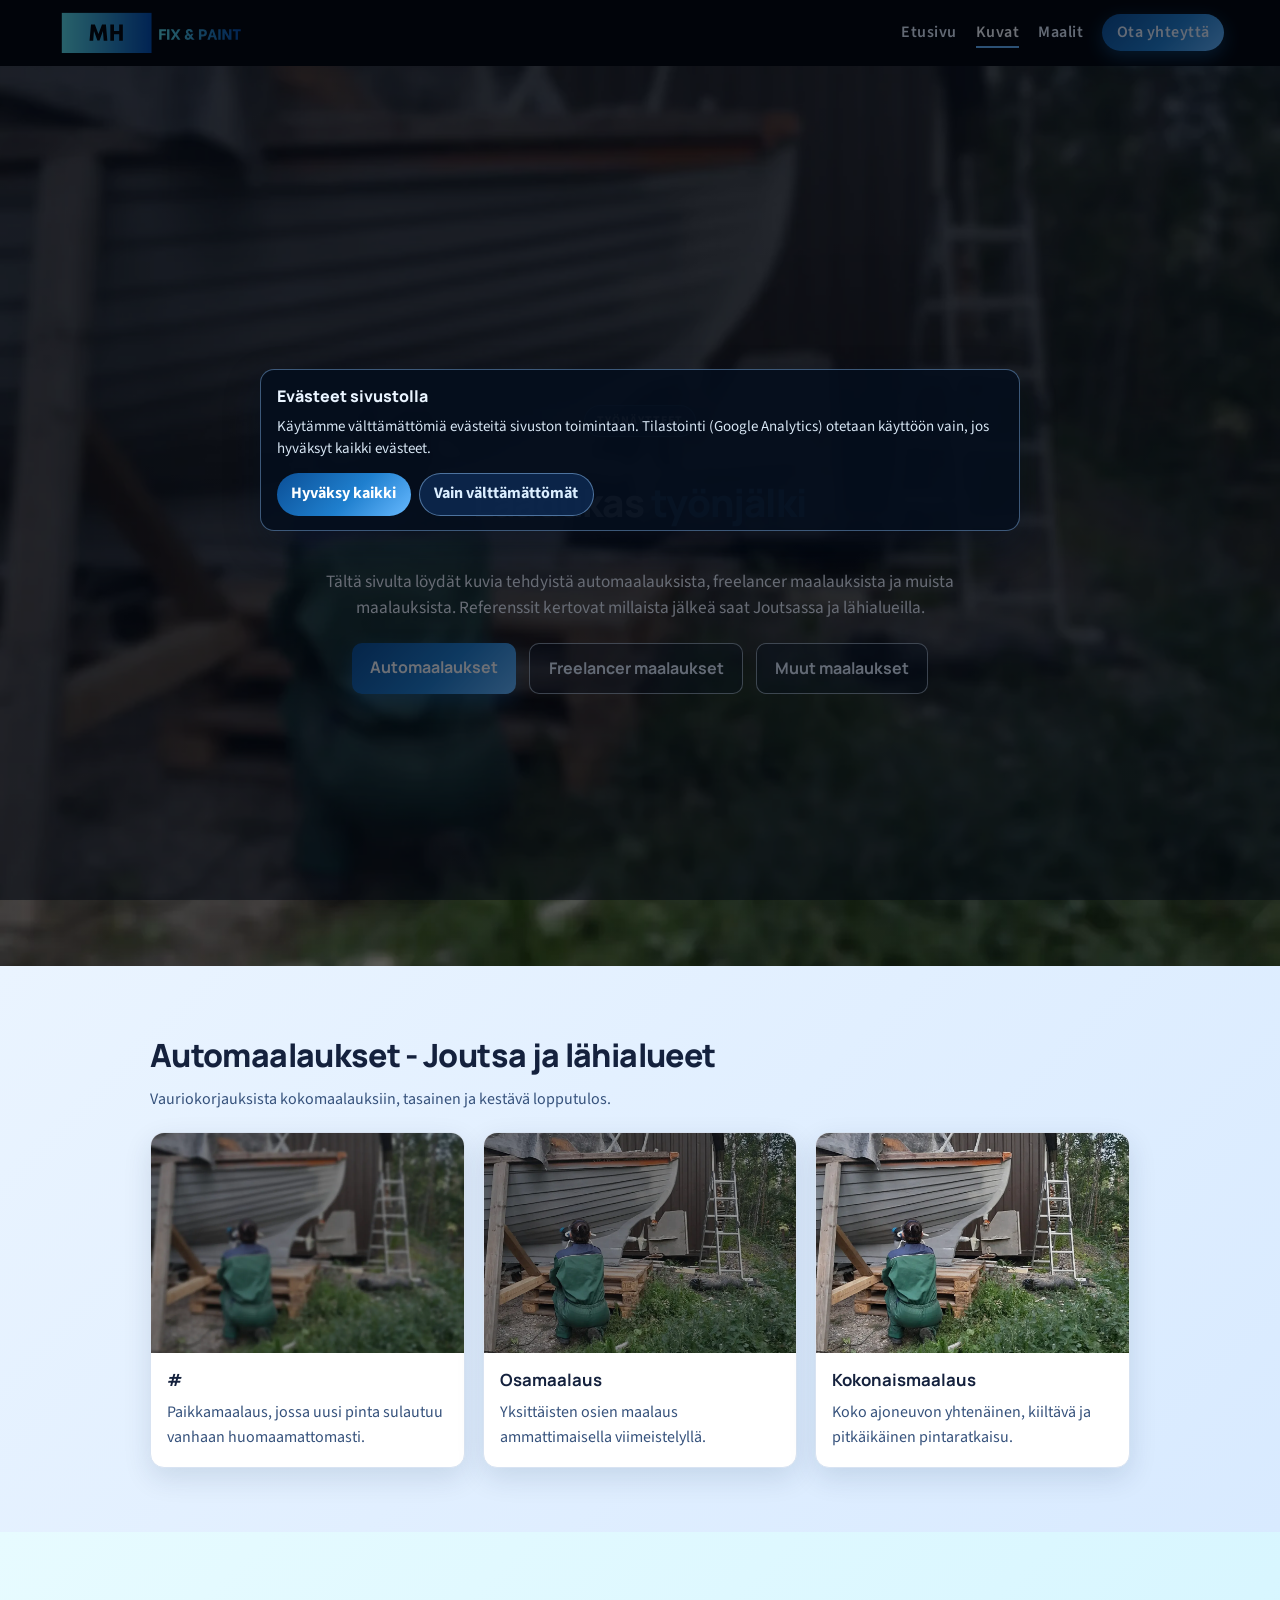
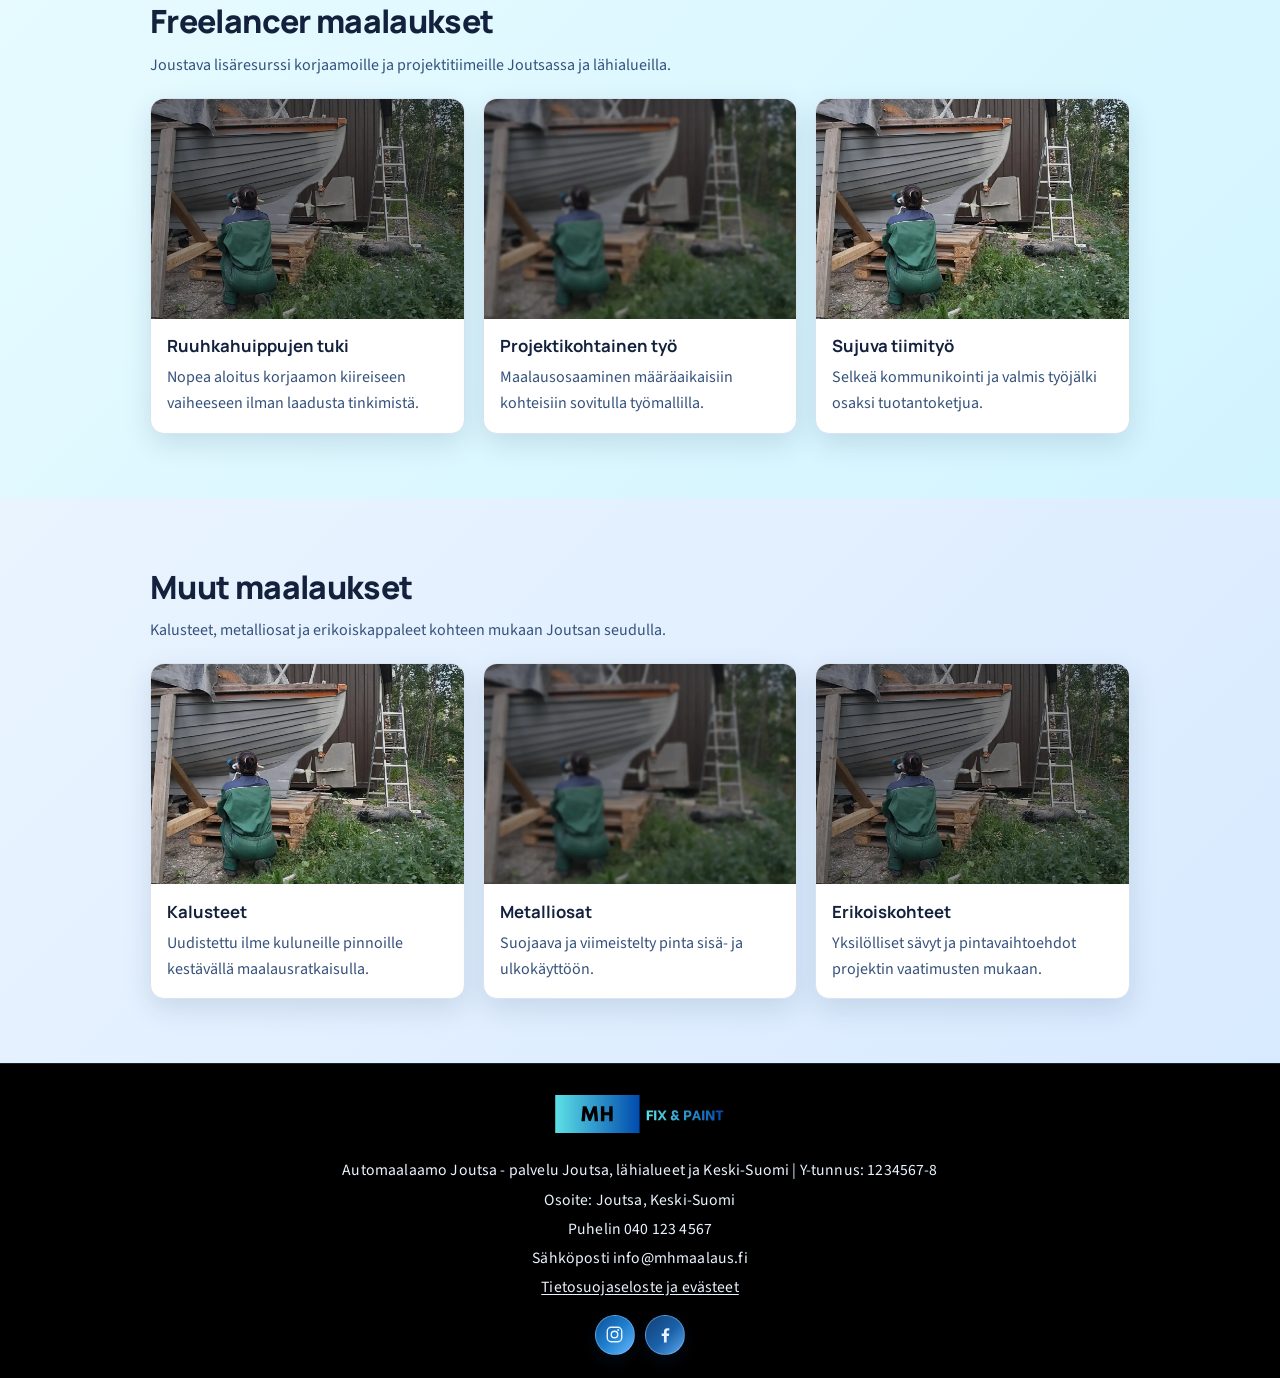
==== kuvat.html @ 5fd6856b "Add files via upload" ====
<!doctype html>
<html lang="fi">
<head>
  <meta charset="UTF-8" />
  <meta name="viewport" content="width=device-width, initial-scale=1.0" />
  <title>Automaalaamo Joutsa - Kuvat ja työnäytteet | MH Fix & Paint</title>
  <meta
    name="description"
    content="Katso automaalaamon kuvat ja työnäytteet Joutsasta. Referenssit automaalauksista, freelancer maalauksista ja muista maalauksista Joutsassa, lähialueilla ja Keski-Suomessa."
  />
  <link rel="apple-touch-icon" sizes="180x180" href="assets/apple-touch-icon.png" />
  <link rel="icon" type="image/png" sizes="32x32" href="assets/favicon-32x32.png" />
  <link rel="icon" type="image/png" sizes="16x16" href="assets/favicon-16x16.png" />
  <link rel="icon" href="assets/favicon.ico" sizes="any" />
  <link rel="manifest" href="assets/site.webmanifest" />
  <meta name="theme-color" content="#000000" />
  <link rel="stylesheet" href="pages.css" />
</head>
<body>
  <header class="hero gallery-hero" id="hero">
    <nav class="hero-nav" aria-label="Sivunavigaatio">
      <div class="hero-nav-inner">
      <a class="hero-logo" href="index.html" aria-label="Etusivu">
        <img src="assets/mhoikea.svg" alt="MH Logo" />
      </a>

      <button class="nav-toggle" type="button" aria-label="Avaa valikko" aria-expanded="false" aria-controls="site-menu">
        <span></span>
        <span></span>
        <span></span>
      </button>

      <ul class="hero-menu" id="site-menu">
        <li><a href="index.html">Etusivu</a></li>
        <li><a class="is-active" href="kuvat.html" aria-current="page">Kuvat</a></li>
        <li><a href="maalit.html">Maalit</a></li>
        <li><a class="nav-contact" href="yhteystiedot.html">Ota yhteyttä</a></li>
      </ul>
      </div>
    </nav>

    <div class="hero-content">
      <div class="hero-content-inner">
        <p class="hero-kicker">Työnäytteet</p>
        <h1 class="hero-rotating-title" aria-live="polite">
          <span id="hero-rotating-text">Automaalaamo <span class="hero-word-highlight">Joutsa</span></span>
        </h1>
        <p class="hero-lead">
          Tältä sivulta löydät kuvia tehdyistä automaalauksista, freelancer maalauksista ja
          muista maalauksista. Referenssit kertovat millaista jälkeä saat Joutsassa ja lähialueilla.
        </p>
        <div class="hero-actions">
          <a class="hero-btn hero-btn-primary" href="#automaalaus-kuvat">Automaalaukset</a>
          <a class="hero-btn hero-btn-secondary" href="#freelancer-kuvat">Freelancer maalaukset</a>
          <a class="hero-btn hero-btn-secondary" href="#muut-kuvat">Muut maalaukset</a>
        </div>
      </div>
    </div>
  </header>

  <main>
    <section id="automaalaus-kuvat" class="gallery-section">
      <div class="section-head">
        <h2>Automaalaukset - Joutsa ja lähialueet</h2>
        <p>Vauriokorjauksista kokomaalauksiin, tasainen ja kestävä lopputulos.</p>
      </div>
      <div class="gallery-grid">
        <article class="gallery-card">
          <img src="assets/ve1.webp" alt="Automaalauksen lopputulos" loading="lazy" />
          <h3>#</h3>
          <p>Paikkamaalaus, jossa uusi pinta sulautuu vanhaan huomaamattomasti.</p>
        </article>
        <article class="gallery-card">
          <img src="assets/ve2.webp" alt="Auton osamaalaus" loading="lazy" />
          <h3>Osamaalaus</h3>
          <p>Yksittäisten osien maalaus ammattimaisella viimeistelyllä.</p>
        </article>
        <article class="gallery-card">
          <img src="assets/ve3.webp" alt="Kokonaismaalaus" loading="lazy" />
          <h3>Kokonaismaalaus</h3>
          <p>Koko ajoneuvon yhtenäinen, kiiltävä ja pitkäikäinen pintaratkaisu.</p>
        </article>
      </div>
    </section>

    <section id="freelancer-kuvat" class="gallery-section alt-bg">
      <div class="section-head">
        <h2>Freelancer maalaukset</h2>
        <p>Joustava lisäresurssi korjaamoille ja projektitiimeille Joutsassa ja lähialueilla.</p>
      </div>
      <div class="gallery-grid">
        <article class="gallery-card">
          <img src="assets/ve2.webp" alt="Freelancer maalaustyö korjaamolla" loading="lazy" />
          <h3>Ruuhkahuippujen tuki</h3>
          <p>Nopea aloitus korjaamon kiireiseen vaiheeseen ilman laadusta tinkimistä.</p>
        </article>
        <article class="gallery-card">
          <img src="assets/ve1.webp" alt="Projektiluonteinen maalaustyö" loading="lazy" />
          <h3>Projektikohtainen työ</h3>
          <p>Maalausosaaminen määräaikaisiin kohteisiin sovitulla työmallilla.</p>
        </article>
        <article class="gallery-card">
          <img src="assets/ve3.webp" alt="Tiimityö maalausprojektissa" loading="lazy" />
          <h3>Sujuva tiimityö</h3>
          <p>Selkeä kommunikointi ja valmis työjälki osaksi tuotantoketjua.</p>
        </article>
      </div>
    </section>

    <section id="muut-kuvat" class="gallery-section">
      <div class="section-head">
        <h2>Muut maalaukset</h2>
        <p>Kalusteet, metalliosat ja erikoiskappaleet kohteen mukaan Joutsan seudulla.</p>
      </div>
      <div class="gallery-grid">
        <article class="gallery-card">
          <img src="assets/ve3.webp" alt="Kalusteen maalaus" loading="lazy" />
          <h3>Kalusteet</h3>
          <p>Uudistettu ilme kuluneille pinnoille kestävällä maalausratkaisulla.</p>
        </article>
        <article class="gallery-card">
          <img src="assets/ve1.webp" alt="Metalliosan maalaus" loading="lazy" />
          <h3>Metalliosat</h3>
          <p>Suojaava ja viimeistelty pinta sisä- ja ulkokäyttöön.</p>
        </article>
        <article class="gallery-card">
          <img src="assets/ve2.webp" alt="Erikoiskohteen maalaus" loading="lazy" />
          <h3>Erikoiskohteet</h3>
          <p>Yksilölliset sävyt ja pintavaihtoehdot projektin vaatimusten mukaan.</p>
        </article>
      </div>
    </section>
  </main>
  <footer class="site-footer">
    <a class="footer-logo" href="index.html#etusivu" aria-label="Etusivulle">
      <img src="assets/mhoikea.svg" alt="MH Maalauspalvelut logo" />
    </a>
    <p>Automaalaamo Joutsa - palvelu Joutsa, lähialueet ja Keski-Suomi | Y-tunnus: 1234567-8</p>
    <p>Osoite: Joutsa, Keski-Suomi</p>
    <p>Puhelin 040 123 4567</p>
    <p>Sähköposti info@mhmaalaus.fi</p>
    <p class="footer-legal"><a href="tietosuojaseloste.html">Tietosuojaseloste ja evästeet</a></p>
    <div class="footer-social" aria-label="Sosiaalinen media">
      <a class="social-link social-instagram" href="https://www.instagram.com/" target="_blank" rel="noopener noreferrer" aria-label="Instagram">
        <svg viewBox="0 0 24 24" aria-hidden="true">
          <path d="M7.75 2h8.5A5.75 5.75 0 0 1 22 7.75v8.5A5.75 5.75 0 0 1 16.25 22h-8.5A5.75 5.75 0 0 1 2 16.25v-8.5A5.75 5.75 0 0 1 7.75 2zm0 1.75a4 4 0 0 0-4 4v8.5a4 4 0 0 0 4 4h8.5a4 4 0 0 0 4-4v-8.5a4 4 0 0 0-4-4h-8.5zm8.9 1.4a1.2 1.2 0 1 1 0 2.4 1.2 1.2 0 0 1 0-2.4zM12 7a5 5 0 1 1 0 10 5 5 0 0 1 0-10zm0 1.75a3.25 3.25 0 1 0 0 6.5 3.25 3.25 0 0 0 0-6.5z"/>
        </svg>
      </a>
      <a class="social-link social-facebook" href="https://www.facebook.com/" target="_blank" rel="noopener noreferrer" aria-label="Facebook">
        <svg viewBox="0 0 24 24" aria-hidden="true">
          <path d="M13.5 22v-8.2h2.8l.42-3.2H13.5V8.55c0-.93.27-1.56 1.61-1.56h1.72V4.13c-.3-.04-1.33-.13-2.53-.13-2.5 0-4.22 1.5-4.22 4.27v2.4H7.2v3.2h2.83V22h3.47z"/>
        </svg>
      </a>
    </div>
  </footer>
  <script src="script.js"></script>
</body>
</html>
---- pages.css ----
@import url("https://fonts.googleapis.com/css2?family=Manrope:wght@600;700;800&family=Source+Sans+3:wght@400;500;600&display=swap");

:root {
  --bg: #ffffff;
  --panel: #ffffff;
  --ink: #14213d;
  --ink-soft: #36527c;
  --line: #d8e3f2;
  --accent: #0b4f96;
  --accent-2: #1f7fce;
  --text-light: #f4f7ff;
  --overlay: rgba(0, 0, 0, 0.35);
  --nav-h: 64px;
}

* {
  box-sizing: border-box;
  margin: 0;
  padding: 0;
}

body {
  font-family: "Source Sans 3", "Trebuchet MS", sans-serif;
  background: var(--bg);
  color: var(--ink);
  line-height: 1.6;
  overflow-x: hidden;
}

body.nav-open {
  overflow: hidden;
}

body.cookie-open {
  overflow: hidden;
}

.page-header {
  position: relative;
  min-height: 62vh;
  background:
    linear-gradient(130deg, rgba(7, 40, 78, 0.94), rgba(23, 103, 176, 0.9)),
    url("assets/ve1.webp") center/cover no-repeat;
  color: #f4f9ff;
  padding-bottom: 4rem;
}

.paint-header {
  background:
    linear-gradient(130deg, rgba(8, 33, 62, 0.94), rgba(12, 73, 133, 0.92)),
    url("assets/ve3.webp") center/cover no-repeat;
}

.contact-header {
  background:
    linear-gradient(130deg, rgba(7, 34, 66, 0.95), rgba(8, 88, 158, 0.92)),
    url("assets/ve2.webp") center/cover no-repeat;
}

.hero {
  position: relative;
  min-height: 100vh;
  background-image:
    linear-gradient(var(--overlay), var(--overlay)),
    url("assets/ve1.webp");
  background-size: cover;
  background-position: center;
  background-repeat: no-repeat;
  transform: translateY(0);
  transition: transform 0.45s ease-out;
  will-change: transform;
  color: var(--text-light);
}

.hero.is-slid {
  transform: translateY(-22px);
  margin-bottom: -22px;
}

.gallery-hero {
  background-image:
    linear-gradient(var(--overlay), var(--overlay)),
    url("assets/ve1.webp");
}

.paint-hero {
  background-image:
    linear-gradient(rgba(0, 0, 0, 0.5), rgba(0, 0, 0, 0.5)),
    url("assets/ve1.webp");
  background-size: cover;
  background-position: center;
}

.contact-hero {
  background-image:
    linear-gradient(rgba(0, 0, 0, 0.5), rgba(0, 0, 0, 0.5)),
    url("assets/ve1.webp");
  background-size: cover;
  background-position: center;
}

.hero-nav {
  width: 100%;
  margin: 0;
  background: #000;
  position: sticky;
  top: 0;
  z-index: 22;
  transition: background-color 0.22s ease, box-shadow 0.22s ease, backdrop-filter 0.22s ease;
}

.hero-nav.is-scrolled {
  background: rgba(0, 0, 0, 0.7);
  backdrop-filter: blur(9px);
  box-shadow: 0 10px 24px rgba(4, 13, 28, 0.35);
}

.hero-nav-inner {
  max-width: 1200px;
  margin: 0 auto;
  padding: 0.2rem 1rem;
  display: flex;
  align-items: center;
  justify-content: space-between;
  gap: 0.75rem;
}

.hero-logo {
  display: inline-flex;
  align-items: center;
  flex-shrink: 0;
}

.hero-logo img {
  display: block;
  width: auto;
  height: 60px;
}

.nav-toggle {
  display: none;
  border: 0;
  background: transparent;
  padding: 0.4rem;
  border-radius: 8px;
  cursor: pointer;
}

.nav-toggle span {
  display: block;
  width: 24px;
  height: 2px;
  background: #f4f7ff;
  border-radius: 999px;
  transition: transform 0.22s ease, opacity 0.22s ease;
}

.nav-toggle span + span {
  margin-top: 5px;
}

.hero-menu {
  list-style: none;
  display: flex;
  align-items: center;
  gap: 1.2rem;
  flex-wrap: wrap;
}

.hero-nav a {
  color: #eaf3ff;
  text-decoration: none;
  font-weight: 600;
  letter-spacing: 0.03em;
}

.hero-menu a.is-active {
  color: #ffffff;
  border-bottom: 2px solid #67b9ff;
  padding-bottom: 0.15rem;
}

.hero-nav .nav-contact {
  padding: 0.45rem 0.9rem;
  border-radius: 999px;
  background: linear-gradient(135deg, #0b4f96 0%, #1f7fce 55%, #67b9ff 100%);
  box-shadow: 0 6px 18px rgba(31, 127, 206, 0.4);
  transition: filter 0.2s ease, transform 0.2s ease;
}

.hero-nav .nav-contact:hover {
  filter: brightness(1.08);
  transform: translateY(-1px);
}

.page-cta {
  display: inline-block;
  padding: 0.5rem 0.95rem;
  border-radius: 999px;
  color: #fff;
  text-decoration: none;
  font-family: "Manrope", "Trebuchet MS", sans-serif;
  font-weight: 700;
  background: linear-gradient(135deg, var(--accent), var(--accent-2));
  box-shadow: 0 8px 20px rgba(11, 79, 150, 0.32);
  position: relative;
  overflow: hidden;
}

.hero-content {
  min-height: 100vh;
  padding-top: var(--nav-h);
  display: grid;
  place-items: center;
  text-align: center;
  padding-left: 2rem;
  padding-right: 2rem;
}

.hero-content-inner {
  max-width: 860px;
  margin: 0 auto;
}

.js .hero-content-inner,
.js .header-content {
  opacity: 0;
  transform: translateY(14px);
  transition: opacity 0.58s ease, transform 0.58s ease;
}

.js body.is-loaded .hero-content-inner,
.js body.is-loaded .header-content {
  opacity: 1;
  transform: translateY(0);
}

.hero-kicker {
  display: inline-block;
  padding: 0.35rem 0.75rem;
  border-radius: 999px;
  background: rgba(15, 86, 162, 0.35);
  border: 1px solid rgba(143, 197, 255, 0.5);
  font-size: 0.74rem;
  font-weight: 700;
  letter-spacing: 0.08em;
  text-transform: uppercase;
  margin-bottom: 1rem;
}

.hero-rotating-title {
  min-height: 2.6em;
  display: grid;
  place-items: center;
  font-family: "Manrope", "Trebuchet MS", sans-serif;
  font-weight: 800;
  font-size: clamp(1.45rem, 3.2vw, 2.4rem);
  margin-bottom: 1rem;
  letter-spacing: -0.02em;
}

#hero-rotating-text {
  display: inline-block;
  will-change: transform, opacity;
  transition: opacity 320ms ease, transform 320ms ease;
}

#hero-rotating-text.is-exiting {
  opacity: 0;
  transform: translateY(-10px);
}

#hero-rotating-text.is-entering {
  opacity: 0;
  transform: translateY(10px);
}

.hero-word-highlight {
  color: #67b9ff;
}

.hero-lead {
  font-size: clamp(1rem, 1.4vw, 1.08rem);
  max-width: 720px;
  margin: 0 auto;
  line-height: 1.5;
}

.hero-actions {
  margin-top: 1.4rem;
  display: flex;
  justify-content: center;
  gap: 0.8rem;
  flex-wrap: wrap;
}

.hero-btn {
  font-family: "Manrope", "Trebuchet MS", sans-serif;
  display: inline-block;
  text-decoration: none;
  font-weight: 700;
  padding: 0.72rem 1.15rem;
  border-radius: 10px;
  transition: transform 0.2s ease, filter 0.2s ease, background-color 0.2s ease;
  position: relative;
  overflow: hidden;
}

.hero-btn:hover {
  transform: translateY(-1px);
  filter: brightness(1.05);
}

.hero-btn-primary {
  color: #fff;
  background: linear-gradient(135deg, #0b4f96 0%, #1f7fce 55%, #67b9ff 100%);
  box-shadow: 0 8px 20px rgba(31, 127, 206, 0.35);
}

.hero-btn-primary::after,
.page-cta::after {
  content: "";
  position: absolute;
  top: -30%;
  left: -65%;
  width: 40%;
  height: 160%;
  background: linear-gradient(
    115deg,
    rgba(255, 255, 255, 0) 0%,
    rgba(255, 255, 255, 0.2) 45%,
    rgba(255, 255, 255, 0.55) 50%,
    rgba(255, 255, 255, 0.2) 55%,
    rgba(255, 255, 255, 0) 100%
  );
  transform: skewX(-20deg);
  opacity: 0;
  transition: opacity 0.18s ease;
}

.hero-btn-primary:hover::after,
.hero-btn-primary:focus-visible::after,
.page-cta:hover::after,
.page-cta:focus-visible::after {
  opacity: 1;
  animation: cta-shine 0.72s ease;
}

.hero-btn-secondary {
  color: #eaf3ff;
  border: 1px solid rgba(222, 238, 255, 0.6);
  background: rgba(8, 20, 40, 0.35);
}

@media (prefers-reduced-motion: reduce) {
  #hero-rotating-text {
    transition: none;
  }

  .js .hero-content-inner,
  .js .header-content,
  .reveal-on-scroll {
    transition: none;
    opacity: 1;
    transform: none;
  }

  .hero-btn-primary::after,
  .page-cta::after {
    animation: none;
    transition: none;
    opacity: 0;
  }
}

.header-content {
  max-width: 860px;
  margin: 3rem auto 0;
  text-align: center;
  padding: 0 clamp(1rem, 4vw, 2rem);
}

.kicker {
  display: inline-block;
  margin-bottom: 0.8rem;
  padding: 0.25rem 0.7rem;
  border-radius: 999px;
  border: 1px solid rgba(255, 255, 255, 0.55);
  font-size: 0.78rem;
  font-weight: 700;
  letter-spacing: 0.08em;
  text-transform: uppercase;
}

.header-content h1 {
  font-family: "Manrope", "Trebuchet MS", sans-serif;
  font-weight: 800;
  font-size: clamp(2rem, 4.2vw, 3rem);
  line-height: 1.2;
  letter-spacing: -0.02em;
  margin-bottom: 0.8rem;
}

.header-content p {
  max-width: 700px;
  margin: 0 auto;
  font-size: clamp(1.03rem, 1.3vw, 1.14rem);
}

.category-actions {
  margin-top: 1.35rem;
  display: flex;
  justify-content: center;
  flex-wrap: wrap;
  gap: 0.7rem;
}

.category-actions a {
  text-decoration: none;
  color: #eaf3ff;
  border: 1px solid rgba(229, 241, 255, 0.65);
  border-radius: 999px;
  padding: 0.45rem 0.95rem;
  font-weight: 600;
}

.product-filters {
  max-width: 980px;
  margin: 1.2rem auto 0;
  display: flex;
  flex-wrap: wrap;
  gap: 0.7rem;
}

.product-filter-btn {
  border: 1px solid #9ec5ec;
  border-radius: 999px;
  padding: 0.5rem 0.9rem;
  font-family: "Manrope", "Trebuchet MS", sans-serif;
  font-weight: 700;
  color: #0d3a6a;
  background: #f1f8ff;
  cursor: pointer;
  transition: transform 0.2s ease, box-shadow 0.2s ease, background-color 0.2s ease, color 0.2s ease;
}

.product-filter-btn:hover {
  transform: translateY(-1px);
}

.product-filter-btn.is-active {
  color: #fff;
  background: linear-gradient(135deg, #0b4f96 0%, #1f7fce 55%, #67b9ff 100%);
  border-color: transparent;
  box-shadow: 0 8px 16px rgba(23, 111, 194, 0.3);
}

.product-card.is-hidden {
  display: none;
}

.gallery-section,
.info-section {
  width: 100%;
  max-width: none;
  margin: 0;
  padding: 4rem clamp(1rem, 4vw, 4rem);
}

.reveal-on-scroll {
  opacity: 0;
  transform: translateY(22px);
  transition: opacity 0.56s ease, transform 0.56s ease;
}

.reveal-on-scroll.is-visible {
  opacity: 1;
  transform: translateY(0);
}

@keyframes cta-shine {
  0% {
    left: -65%;
  }
  100% {
    left: 130%;
  }
}

.gallery-section,
.info-section:not(.alt-bg):not(.cta-block):not(.contact-form-section) {
  background: linear-gradient(135deg, #eaf4ff 0%, #d8eaff 100%);
}

.alt-bg {
  background: linear-gradient(135deg, #e7fbff 0%, #d2f4ff 100%);
}

.section-head {
  max-width: 980px;
  margin-left: auto;
  margin-right: auto;
  margin-bottom: 1.1rem;
}

.section-head h2,
.info-section h2 {
  font-family: "Manrope", "Trebuchet MS", sans-serif;
  font-size: clamp(1.4rem, 2.6vw, 2rem);
  font-weight: 800;
  letter-spacing: -0.02em;
}

.section-head p,
.info-section > p {
  max-width: 980px;
  margin-left: auto;
  margin-right: auto;
  margin-top: 0.35rem;
  color: var(--ink-soft);
}

.gallery-grid,
.info-grid {
  max-width: 980px;
  margin-left: auto;
  margin-right: auto;
  margin-top: 1.2rem;
  display: grid;
  grid-template-columns: repeat(3, minmax(0, 1fr));
  gap: 1.1rem;
}

.gallery-card,
.info-card {
  background: var(--panel);
  border: 1px solid var(--line);
  border-radius: 14px;
  overflow: hidden;
  box-shadow: 0 10px 28px rgba(12, 40, 74, 0.12);
  transition: transform 0.2s ease, box-shadow 0.2s ease;
}

.gallery-card:hover,
.info-card:hover {
  transform: translateY(-2px);
  box-shadow: 0 14px 30px rgba(11, 49, 94, 0.16);
}

.gallery-card img {
  width: 100%;
  height: 220px;
  object-fit: cover;
  display: block;
}

.gallery-card h3,
.info-card h3 {
  font-family: "Manrope", "Trebuchet MS", sans-serif;
  font-size: 1.05rem;
  padding: 0.9rem 1rem 0.35rem;
}

.gallery-card p,
.info-card p {
  color: var(--ink-soft);
  padding: 0 1rem 1rem;
}

.price-card {
  display: grid;
  grid-template-rows: auto auto;
}

.product-card img {
  object-fit: contain;
  background: #f7fbff;
  padding: 0.65rem;
}

.product-card h3,
.product-card p {
  text-align: center;
}

.paint-price {
  margin: 0;
  padding: 0.9rem 1rem 1rem;
  font-family: "Manrope", "Trebuchet MS", sans-serif;
  font-size: 1.15rem;
  font-weight: 800;
  color: #0b3a6d;
  text-align: center;
}

.contact-page-main {
  padding-bottom: 0;
  background: #04172e;
}

.contact-section {
  position: relative;
  overflow: hidden;
  padding-top: 3rem;
  padding-bottom: 3.2rem;
  background:
    radial-gradient(1200px 420px at 20% -10%, rgba(133, 201, 255, 0.24), transparent 70%),
    linear-gradient(135deg, #0b4f96 0%, #1f7fce 55%, #67b9ff 100%);
  color: #f4f9ff;
}

.contact-page-grid {
  max-width: 980px;
  margin: 0 auto;
  display: grid;
  grid-template-columns: repeat(2, minmax(0, 1fr));
  gap: 1.1rem;
  margin-top: 1.2rem;
}

.contact-section h2,
.contact-form-section h2 {
  color: #fff;
}

.contact-section > p,
.contact-form-section > p {
  color: rgba(242, 249, 255, 0.95);
}

.contact-section .info-card,
.contact-form-page {
  background: linear-gradient(165deg, rgba(9, 30, 56, 0.64), rgba(4, 18, 38, 0.72));
  border: 1px solid rgba(182, 217, 249, 0.34);
  box-shadow: 0 14px 30px rgba(6, 26, 58, 0.28);
}

.contact-section .info-card p {
  color: rgba(236, 246, 255, 0.97);
}

.contact-section .info-card h2 {
  padding: 0.9rem 1rem 0.35rem;
}

.contact-detail-card a {
  color: #eaf5ff;
}

.contact-detail-card a:hover,
.contact-detail-card a:focus-visible {
  color: #fff;
}

.contact-detail-card p {
  padding: 0.25rem 1rem;
}

.contact-detail-card p:last-child {
  padding-bottom: 1rem;
}

.contact-detail-card a {
  font-weight: 700;
}

.contact-map-card-page {
  padding-bottom: 1rem;
}

.contact-map-card-page h2 {
  padding: 0.9rem 1rem 0.35rem;
}

.contact-map-wrap {
  margin: 0.75rem 1rem 0;
  border: 1px solid rgba(182, 217, 249, 0.36);
  border-radius: 12px;
  overflow: hidden;
  background: rgba(6, 24, 48, 0.4);
}

.contact-map-wrap iframe {
  width: 100%;
  height: 330px;
  border: 0;
  display: block;
}

.contact-form-section > p {
  max-width: 760px;
  text-align: left;
}

.contact-form-page {
  max-width: 760px;
  margin: 1.05rem auto 0;
  border-radius: 14px;
  padding: 1rem;
  display: grid;
  gap: 0.5rem;
}

.contact-form-page input:focus,
.contact-form-page textarea:focus {
  outline: 2px solid rgba(154, 211, 255, 0.72);
  outline-offset: 1px;
}

.contact-form-page label {
  font-weight: 700;
  color: #e5f2ff;
}

.contact-form-page input,
.contact-form-page textarea {
  width: 100%;
  border: 1px solid rgba(202, 229, 255, 0.5);
  border-radius: 10px;
  padding: 0.7rem 0.78rem;
  font: inherit;
  color: #fff;
  background: rgba(255, 255, 255, 0.15);
}

.contact-form-page input::placeholder,
.contact-form-page textarea::placeholder {
  color: rgba(223, 239, 255, 0.9);
}

.contact-form-page .page-cta {
  margin-top: 0.45rem;
  border: 0;
  cursor: pointer;
}

.cta-block {
  text-align: center;
  background: linear-gradient(135deg, #0b4f96 0%, #1f7fce 55%, #67b9ff 100%);
  padding-top: 2.4rem;
  padding-bottom: 3.2rem;
}

.cta-block h2,
.cta-block p {
  color: #fff;
}

.cta-block .page-cta {
  margin-top: 0.95rem;
  background: rgba(255, 255, 255, 0.16);
  border: 1px solid rgba(236, 247, 255, 0.65);
  box-shadow: none;
}

.site-footer {
  background: #000;
  color: #eaf3ff;
  text-align: center;
  padding: 1.35rem 1rem 1.45rem;
  border-top: 1px solid rgba(123, 171, 224, 0.2);
}

.footer-logo {
  display: inline-flex;
  align-items: center;
  justify-content: center;
  margin-bottom: 0.75rem;
}

.footer-logo img {
  display: block;
  width: auto;
  height: clamp(44px, 6vw, 56px);
}

.site-footer p {
  margin: 0.35rem 0;
  font-size: 0.98rem;
  line-height: 1.5;
  letter-spacing: 0.01em;
}

.site-footer a {
  color: #eaf3ff;
}

.footer-legal {
  margin-top: 0.45rem;
}

.footer-legal a {
  text-decoration: underline;
  text-underline-offset: 2px;
}

.spam-trap {
  position: absolute;
  left: -9999px;
  width: 1px;
  height: 1px;
  overflow: hidden;
}

.form-status {
  margin-top: 0.2rem;
  font-size: 0.92rem;
  color: #2d588d;
  min-height: 1.35em;
}

.contact-form-page .form-status {
  color: #dff2ff;
}

.contact-form-section {
  position: relative;
  padding-top: 2.7rem;
  padding-bottom: 3.1rem;
  background:
    radial-gradient(1000px 300px at 70% -5%, rgba(117, 189, 246, 0.2), transparent 70%),
    linear-gradient(165deg, #0d365f 0%, #0a2746 100%);
}

.legal-section {
  padding-top: 3rem;
  padding-bottom: 3rem;
  background: linear-gradient(135deg, #eaf4ff 0%, #d8eaff 100%);
}

.legal-content {
  max-width: 980px;
  margin: 0 auto;
  display: grid;
  grid-template-columns: repeat(2, minmax(0, 1fr));
  gap: 1rem;
}

.legal-card h2 {
  padding: 0.95rem 1rem 0.4rem;
}

.legal-card p {
  padding: 0 1rem 0.72rem;
  color: var(--ink-soft);
}

.legal-card a {
  color: var(--accent);
  font-weight: 700;
}

.legal-list {
  margin: 0.1rem 1rem 0.7rem 2rem;
  color: var(--ink-soft);
}

.legal-list li + li {
  margin-top: 0.34rem;
}

.cookie-banner {
  position: fixed;
  inset: 0;
  z-index: 60;
  display: flex;
  align-items: center;
  justify-content: center;
  pointer-events: auto;
  background: rgba(2, 8, 18, 0.58);
  opacity: 0;
  transition: opacity 0.22s ease;
  padding: 0 1rem;
}

.cookie-banner.is-visible {
  opacity: 1;
}

.cookie-card {
  width: min(100%, 760px);
  background: rgba(5, 15, 30, 0.92);
  border: 1px solid rgba(128, 179, 235, 0.45);
  border-radius: 14px;
  box-shadow: 0 14px 34px rgba(4, 16, 34, 0.4);
  padding: 0.9rem 1rem;
  color: #eaf4ff;
}

.cookie-title {
  margin: 0 0 0.35rem;
  font-family: "Manrope", "Trebuchet MS", sans-serif;
  font-weight: 800;
  font-size: 1rem;
}

.cookie-text {
  margin: 0;
  font-size: 0.94rem;
  line-height: 1.5;
  color: rgba(227, 241, 255, 0.95);
}

.cookie-actions {
  margin-top: 0.75rem;
  display: flex;
  flex-wrap: wrap;
  gap: 0.5rem;
}

.cookie-btn {
  border: 0;
  border-radius: 999px;
  padding: 0.48rem 0.9rem;
  font: inherit;
  font-weight: 700;
  cursor: pointer;
}

.cookie-btn-primary {
  color: #fff;
  background: linear-gradient(135deg, #0b4f96 0%, #1f7fce 55%, #67b9ff 100%);
}

.cookie-btn-secondary {
  color: #dbeeff;
  background: rgba(13, 42, 80, 0.85);
  border: 1px solid rgba(144, 193, 245, 0.5);
}

.cookie-settings-btn {
  position: fixed;
  right: 1rem;
  bottom: 1rem;
  z-index: 55;
  border: 1px solid rgba(144, 193, 245, 0.62);
  border-radius: 999px;
  padding: 0.52rem 0.92rem;
  background: rgba(6, 26, 50, 0.9);
  color: #eaf4ff;
  font: inherit;
  font-weight: 700;
  cursor: pointer;
  box-shadow: 0 10px 24px rgba(4, 16, 34, 0.35);
  transition: transform 0.2s ease, filter 0.2s ease;
}

.cookie-settings-btn:hover,
.cookie-settings-btn:focus-visible {
  transform: translateY(-1px);
  filter: brightness(1.08);
}

body.cookie-open .cookie-settings-btn {
  opacity: 0;
  pointer-events: none;
}

.footer-social {
  margin-top: 0.95rem;
  display: flex;
  justify-content: center;
  gap: 0.65rem;
}

.social-link {
  width: 40px;
  height: 40px;
  border-radius: 999px;
  display: inline-flex;
  align-items: center;
  justify-content: center;
  color: #eaf5ff;
  text-decoration: none;
  border: 1px solid rgba(146, 194, 245, 0.45);
  box-shadow: 0 6px 15px rgba(12, 35, 67, 0.36);
  transition: transform 0.2s ease, filter 0.2s ease, border-color 0.2s ease;
}

.social-link svg {
  width: 19px;
  height: 19px;
  fill: currentColor;
}

.social-instagram {
  background: linear-gradient(135deg, #0b4f96 0%, #1f7fce 50%, #67b9ff 100%);
}

.social-facebook {
  background: linear-gradient(135deg, #123e76 0%, #1b63aa 55%, #5eaaf0 100%);
}

.social-link:hover,
.social-link:focus-visible {
  transform: translateY(-1px);
  filter: brightness(1.08);
  border-color: rgba(208, 230, 255, 0.9);
}

@media (max-width: 900px) {
  .gallery-grid,
  .info-grid {
    grid-template-columns: repeat(2, minmax(0, 1fr));
  }

  .contact-page-grid {
    grid-template-columns: 1fr;
  }

  .contact-map-wrap iframe {
    height: 285px;
  }
}

@media (max-width: 768px) {
  .hero-nav-inner {
    justify-content: space-between;
    gap: 0.35rem;
    padding-top: 0.55rem;
    padding-bottom: 0.55rem;
    position: relative;
    z-index: 32;
  }

  .nav-toggle {
    display: inline-flex;
    flex-direction: column;
    align-items: center;
    justify-content: center;
  }

  .hero-nav.is-open .nav-toggle span:nth-child(1) {
    transform: translateY(7px) rotate(45deg);
  }

  .hero-nav.is-open .nav-toggle span:nth-child(2) {
    opacity: 0;
  }

  .hero-nav.is-open .nav-toggle span:nth-child(3) {
    transform: translateY(-7px) rotate(-45deg);
  }

  .hero-logo {
    justify-content: flex-start;
  }

  .hero-logo img {
    height: 44px;
  }

  .hero-menu {
    position: fixed;
    inset: 0;
    display: flex;
    flex-direction: column;
    align-items: center;
    justify-content: center;
    gap: 1rem;
    padding: 5.6rem 1.2rem 1.2rem;
    background: rgba(8, 12, 20, 0.72);
    backdrop-filter: blur(3px);
    opacity: 0;
    visibility: hidden;
    pointer-events: none;
    transition: opacity 0.24s ease, visibility 0.24s ease;
  }

  .hero-nav.is-open .hero-menu {
    opacity: 1;
    visibility: visible;
    pointer-events: auto;
  }

  .hero-menu li {
    opacity: 0;
    transform: translateY(10px);
    transition: opacity 0.24s ease, transform 0.24s ease;
  }

  .hero-nav.is-open .hero-menu li {
    opacity: 1;
    transform: translateY(0);
  }

  .hero-menu li:nth-child(2) {
    transition-delay: 0.04s;
  }

  .hero-menu li:nth-child(3) {
    transition-delay: 0.08s;
  }

  .hero-menu li:nth-child(4) {
    transition-delay: 0.12s;
  }

  .hero-menu a {
    min-height: 0;
    display: inline-flex;
    align-items: center;
    justify-content: center;
    font-size: 1.2rem;
    padding: 0.3rem 0.2rem;
  }

  .header-content {
    margin-top: 1.6rem;
  }

  .hero-content {
    min-height: 100svh;
    padding-top: calc(var(--nav-h) + 0.5rem);
    padding-left: 1rem;
    padding-right: 1rem;
  }

  .hero-rotating-title {
    min-height: 2.9em;
    font-size: clamp(1.45rem, 7.2vw, 2rem);
    line-height: 1.15;
  }

  .hero-lead {
    font-size: 1rem;
    line-height: 1.6;
  }

  .hero-actions {
    width: 100%;
    max-width: 430px;
    margin-left: auto;
    margin-right: auto;
    gap: 0.6rem;
  }

  .hero-btn {
    width: min(100%, 360px);
    text-align: center;
    padding: 0.82rem 1rem;
  }

  .header-content h1 {
    font-size: clamp(1.5rem, 8vw, 2.05rem);
  }

  .header-content p {
    font-size: 1rem;
  }

  .category-actions {
    flex-direction: column;
    align-items: center;
  }

  .category-actions a {
    width: min(100%, 330px);
    text-align: center;
  }

  .product-filters {
    justify-content: center;
  }

  .product-filter-btn {
    width: min(100%, 330px);
    text-align: center;
  }

  .gallery-section,
  .info-section {
    padding-top: 2.4rem;
    padding-bottom: 2.4rem;
  }

  .gallery-grid,
  .info-grid {
    grid-template-columns: 1fr;
    gap: 0.85rem;
  }

  .legal-content {
    grid-template-columns: 1fr;
    gap: 0.85rem;
  }

  .gallery-card img {
    height: 200px;
  }

  .contact-form-page {
    padding: 0.9rem;
  }
}

@media (max-width: 460px) {
  .hero-menu a {
    font-size: 1.08rem;
  }

  .page-cta {
    width: min(100%, 320px);
    text-align: center;
  }

  .header-content {
    padding-left: 1rem;
    padding-right: 1rem;
  }

  .hero-content {
    padding-top: calc(var(--nav-h) + 0.35rem);
  }

  .hero-rotating-title {
    font-size: clamp(1.35rem, 8.2vw, 1.75rem);
  }

  .gallery-card img {
    height: 185px;
  }

  .contact-map-wrap iframe {
    height: 230px;
  }
}
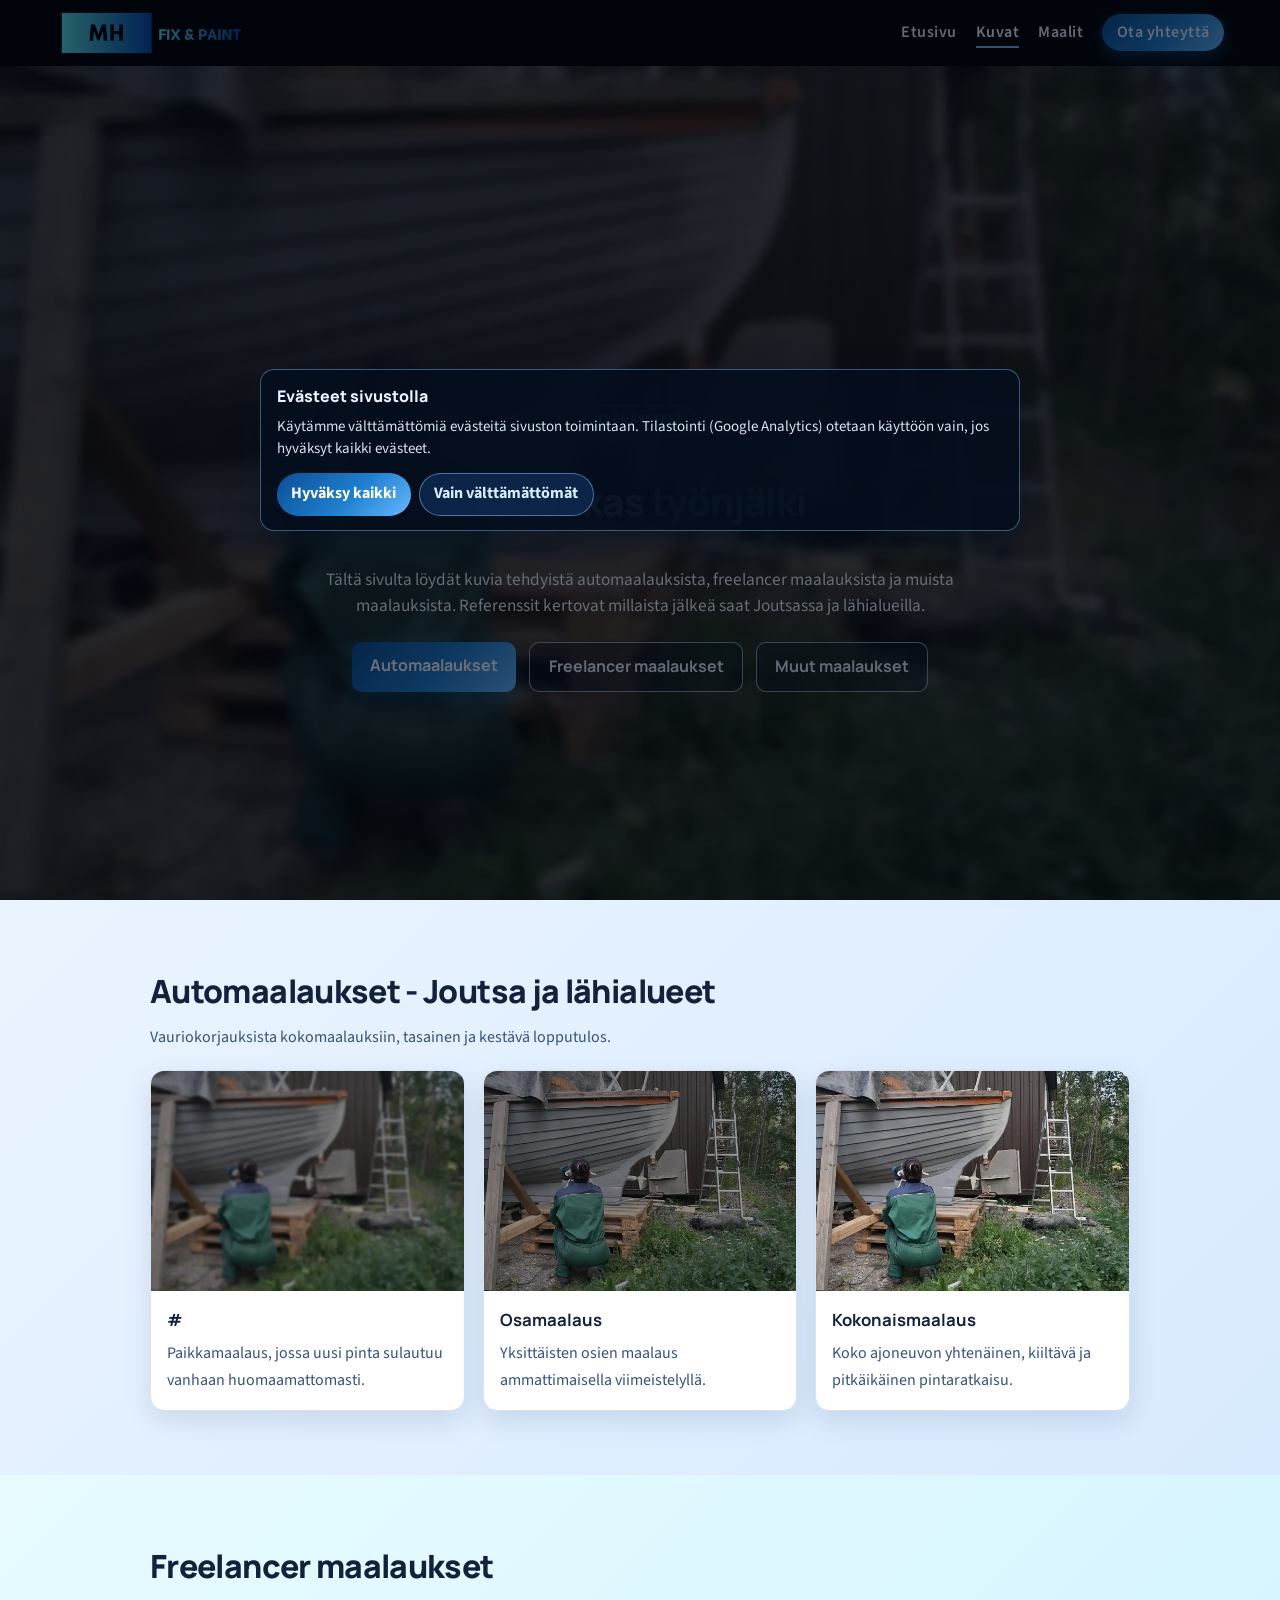
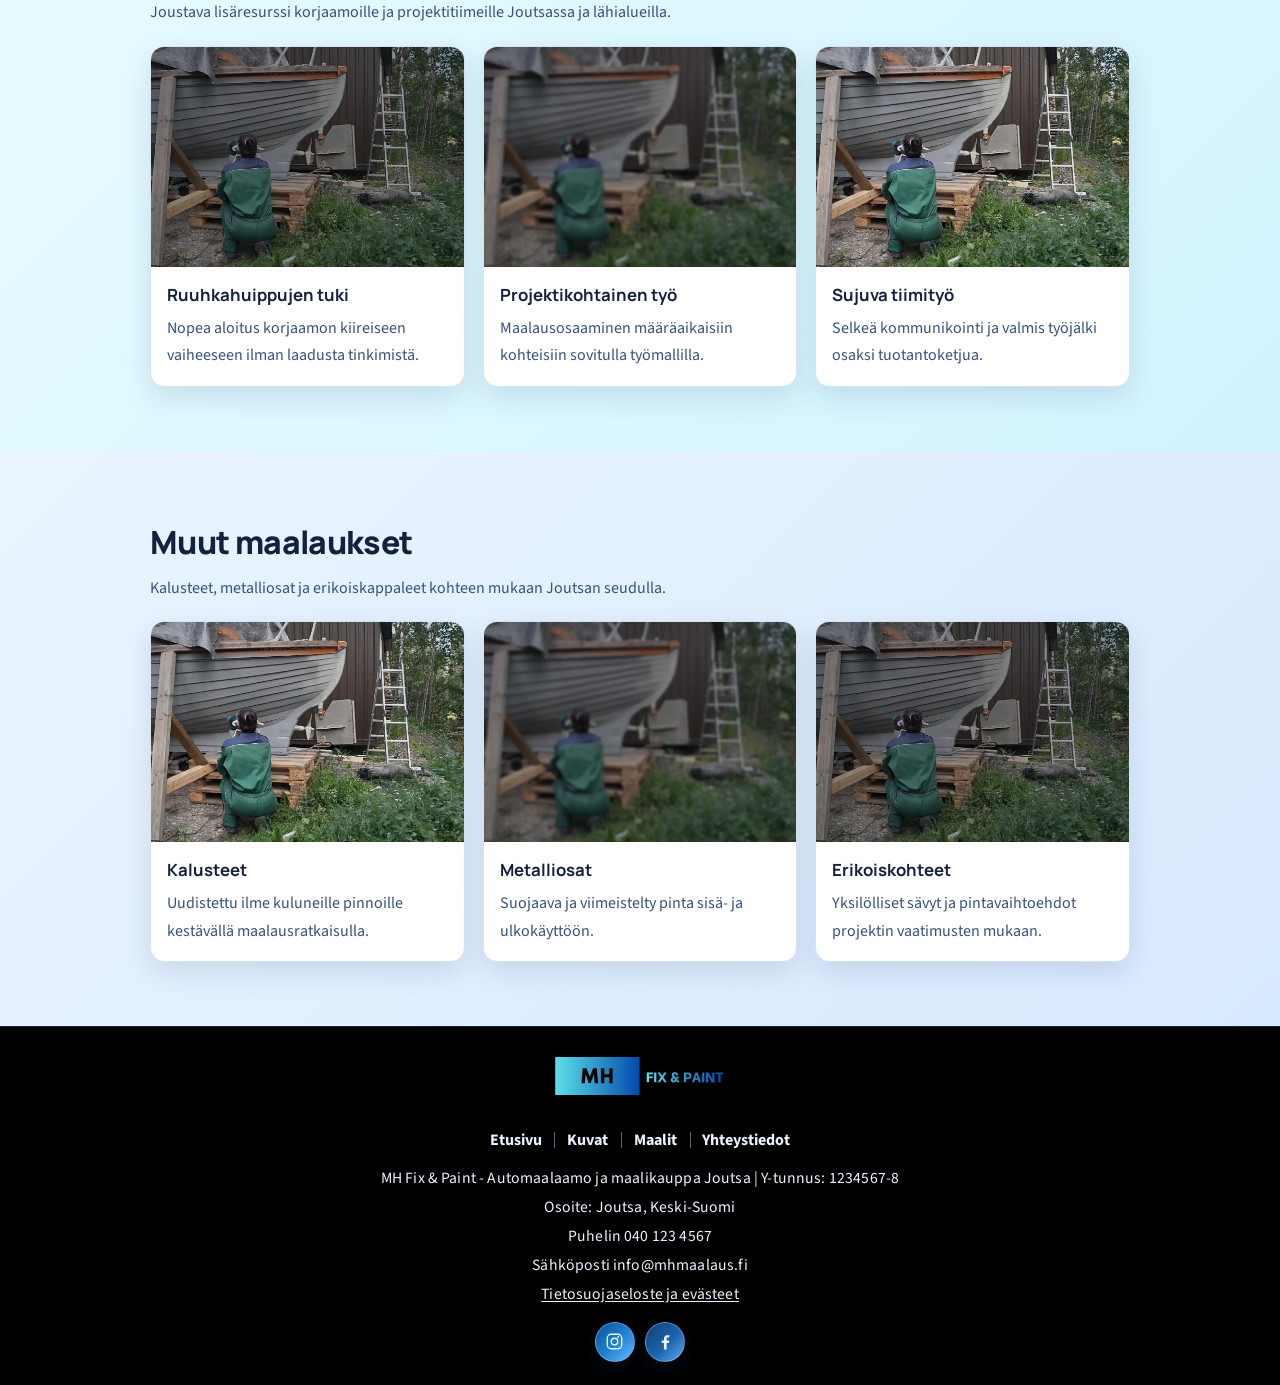
==== commit e3011b31: "Add files via upload" ====
--- a/kuvat.html
+++ b/kuvat.html
@@ -14,9 +14,9 @@
   <link rel="icon" href="assets/favicon.ico" sizes="any" />
   <link rel="manifest" href="assets/site.webmanifest" />
   <meta name="theme-color" content="#000000" />
-  <link rel="stylesheet" href="pages.css" />
+  <link rel="stylesheet" href="styles.css" />
 </head>
-<body>
+<body class="subpage">
   <header class="hero gallery-hero" id="hero">
     <nav class="hero-nav" aria-label="Sivunavigaatio">
       <div class="hero-nav-inner">
@@ -135,7 +135,13 @@
     <a class="footer-logo" href="index.html#etusivu" aria-label="Etusivulle">
       <img src="assets/mhoikea.svg" alt="MH Maalauspalvelut logo" />
     </a>
-    <p>Automaalaamo Joutsa - palvelu Joutsa, lähialueet ja Keski-Suomi | Y-tunnus: 1234567-8</p>
+    <nav class="footer-nav" aria-label="Footer navigaatio">
+      <a href="index.html">Etusivu</a>
+      <a href="kuvat.html">Kuvat</a>
+      <a href="maalit.html">Maalit</a>
+      <a href="yhteystiedot.html">Yhteystiedot</a>
+    </nav>
+    <p>MH Fix & Paint - Automaalaamo ja maalikauppa Joutsa | Y-tunnus: 1234567-8</p>
     <p>Osoite: Joutsa, Keski-Suomi</p>
     <p>Puhelin 040 123 4567</p>
     <p>Sähköposti info@mhmaalaus.fi</p>
--- a/styles.css
+++ b/styles.css
@@ -0,0 +1,2357 @@
+@import url("https://fonts.googleapis.com/css2?family=Manrope:wght@500;600;700;800&family=Source+Sans+3:wght@400;500;600&display=swap");
+
+:root {
+  --nav-bg: #000000;
+  --text-light: #f4f7ff;
+  --overlay: rgba(0, 0, 0, 0.35);
+  --heading-dark: #0a1f44;
+  --body-dark: #1e2f4d;
+
+  /* Navin korkeus (säädä jos logo/padding muuttuu) */
+  --nav-h: 64px;
+}
+
+* {
+  box-sizing: border-box;
+  margin: 0;
+  padding: 0;
+}
+
+html, body {
+  height: 100%;
+}
+
+header {
+  height: 100vh;
+}
+
+body {
+  font-family: "Source Sans 3", "Trebuchet MS", sans-serif;
+  color: #111;
+  overflow-x: hidden;
+  background: #fff;
+}
+
+body.nav-open {
+  overflow: hidden;
+}
+
+body.cookie-open {
+  overflow: hidden;
+}
+
+/* HERO */
+.hero {
+  position: relative;
+  min-height: 100vh;
+
+  background-image:
+    linear-gradient(var(--overlay), var(--overlay)),
+    url(assets/ve1.webp);
+  background-size: cover;
+  background-position: center;
+  background-repeat: no-repeat;
+
+  /* jos sulla on slide-anim, pidä tässä; muuten voit poistaa */
+  transform: translateY(0);
+  transition: transform 0.45s ease-out;
+  will-change: transform;
+}
+
+.hero.is-slid {
+  transform: translateY(-22px);
+  margin-bottom: -22px;
+}
+
+/* NAV */
+.hero-nav {
+  width: 100%;
+  background: var(--nav-bg);
+  position: sticky;
+  top: 0;
+  z-index: 20;
+  transition: background-color 0.22s ease, box-shadow 0.22s ease, backdrop-filter 0.22s ease;
+}
+
+.hero-nav.is-scrolled {
+  background: rgba(0, 0, 0, 0.7);
+  backdrop-filter: blur(9px);
+  box-shadow: 0 10px 24px rgba(4, 13, 28, 0.35);
+}
+
+.hero-nav-inner {
+  max-width: 1200px;
+  margin: 0 auto;
+  padding: 0.2rem 1rem;
+  display: flex;
+  align-items: center;
+  justify-content: space-between;
+  gap: 0.75rem;
+}
+
+.hero-logo {
+  display: inline-flex;
+  align-items: center;
+  flex-shrink: 0;
+}
+
+.hero-logo img {
+  display: block;
+  width: auto;
+  height: 60px;
+}
+
+.nav-toggle {
+  display: none;
+  border: 0;
+  background: transparent;
+  padding: 0.4rem;
+  border-radius: 8px;
+  cursor: pointer;
+}
+
+.nav-toggle span {
+  display: block;
+  width: 24px;
+  height: 2px;
+  background: #f4f7ff;
+  border-radius: 999px;
+  transition: transform 0.22s ease, opacity 0.22s ease;
+}
+
+.nav-toggle span + span {
+  margin-top: 5px;
+}
+
+.hero-menu {
+  list-style: none;
+  display: flex;
+  justify-content: center;
+  gap: 1.2rem;
+  flex-wrap: wrap;
+}
+
+.hero-nav a {
+  color: var(--text-light);
+  text-decoration: none;
+  font-weight: 600;
+  letter-spacing: 0.03em;
+}
+
+.hero-menu a.is-active {
+  color: #ffffff;
+  border-bottom: 2px solid #67b9ff;
+  padding-bottom: 0.15rem;
+}
+
+.hero-nav .nav-contact {
+  padding: 0.45rem 0.9rem;
+  border-radius: 999px;
+  background: linear-gradient(135deg, #0b4f96 0%, #1f7fce 55%, #67b9ff 100%);
+  box-shadow: 0 6px 18px rgba(31, 127, 206, 0.4);
+  transition: filter 0.2s ease, transform 0.2s ease;
+}
+
+.hero-nav .nav-contact:hover {
+  filter: brightness(1.08);
+  transform: translateY(-1px);
+}
+
+/* HERO CONTENT
+   TÄMÄ on se kriittinen muutos: ei calc(100vh - 64px),
+   vaan hero-content = 100vh + padding-top navin verran */
+.hero-content {
+  min-height: 100vh;
+  padding-top: var(--nav-h);
+
+  display: grid;
+  place-items: center;
+  text-align: center;
+  padding-left: 2rem;
+  padding-right: 2rem;
+
+  color: var(--text-light);
+}
+
+.hero-content-inner {
+  max-width: 860px;
+  margin: 0 auto;
+}
+
+.js .hero-content-inner {
+  opacity: 0;
+  transform: translateY(14px);
+  transition: opacity 0.58s ease, transform 0.58s ease;
+}
+
+.js body.is-loaded .hero-content-inner {
+  opacity: 1;
+  transform: translateY(0);
+}
+
+.hero-content .hero-kicker {
+  display: inline-block;
+  padding: 0.35rem 0.75rem;
+  border-radius: 999px;
+  background: rgba(15, 86, 162, 0.35);
+  border: 1px solid rgba(143, 197, 255, 0.5);
+  font-size: 0.74rem;
+  font-weight: 700;
+  letter-spacing: 0.08em;
+  text-transform: uppercase;
+  margin-bottom: 1rem;
+}
+
+.opening-banner {
+  width: 100%;
+  background: linear-gradient(135deg, rgba(9, 57, 106, 0.94), rgba(28, 118, 202, 0.94));
+  border-top: 1px solid rgba(173, 213, 255, 0.55);
+  border-bottom: 1px solid rgba(173, 213, 255, 0.55);
+  box-shadow: 0 10px 24px rgba(5, 22, 44, 0.24);
+}
+
+.opening-banner p {
+  max-width: 1200px;
+  margin: 0 auto;
+  padding: 0.65rem 1rem;
+  text-align: center;
+  font-family: "Manrope", "Trebuchet MS", sans-serif;
+  font-size: clamp(0.95rem, 1.3vw, 1.05rem);
+  font-weight: 700;
+  letter-spacing: 0.01em;
+  color: #eef7ff;
+}
+
+.opening-banner span {
+  display: inline-block;
+  margin-left: 0.35rem;
+  padding: 0.08rem 0.5rem;
+  border-radius: 999px;
+  background: rgba(255, 255, 255, 0.18);
+  border: 1px solid rgba(225, 242, 255, 0.6);
+  color: #ffffff;
+}
+
+.hero-content h1 {
+  font-family: "Manrope", "Trebuchet MS", sans-serif;
+  font-weight: 800;
+  font-size: clamp(1.4rem, 3.2vw, 2.4rem);
+  margin-bottom: 1rem;
+  letter-spacing: -0.02em;
+}
+
+.hero-rotating-title {
+  min-height: 2.6em;
+  display: grid;
+  place-items: center;
+}
+
+#hero-rotating-text {
+  display: inline-block;
+  will-change: transform, opacity;
+  transition: opacity 320ms ease, transform 320ms ease;
+}
+
+.hero-word-highlight {
+  color: #67b9ff;
+}
+
+#hero-rotating-text.is-exiting {
+  opacity: 0;
+  transform: translateY(-10px);
+}
+
+#hero-rotating-text.is-entering {
+  opacity: 0;
+  transform: translateY(10px);
+}
+
+@media (prefers-reduced-motion: reduce) {
+  #hero-rotating-text {
+    transition: none;
+  }
+
+  .js .hero-content-inner,
+  .reveal-on-scroll {
+    transition: none;
+    opacity: 1;
+    transform: none;
+  }
+
+  .hero-btn-primary::after {
+    animation: none;
+    transition: none;
+    opacity: 0;
+  }
+}
+
+.hero-content p {
+  font-size: clamp(0.9rem, 1.4vw, 1.05rem);
+  max-width: 720px;
+  margin: 0 auto;
+  line-height: 1.5;
+}
+
+.hero-lead {
+  margin-top: 0.25rem;
+}
+
+.hero-actions {
+  margin-top: 1.4rem;
+  display: flex;
+  justify-content: center;
+  gap: 0.8rem;
+  flex-wrap: wrap;
+}
+
+.hero-btn {
+  font-family: "Manrope", "Trebuchet MS", sans-serif;
+  display: inline-block;
+  text-decoration: none;
+  font-weight: 700;
+  padding: 0.72rem 1.15rem;
+  border-radius: 10px;
+  transition: transform 0.2s ease, filter 0.2s ease, background-color 0.2s ease;
+  position: relative;
+  overflow: hidden;
+}
+
+.hero-btn:hover {
+  transform: translateY(-1px);
+  filter: brightness(1.05);
+}
+
+.hero-btn-primary {
+  color: #fff;
+  background: linear-gradient(135deg, #0b4f96 0%, #1f7fce 55%, #67b9ff 100%);
+  box-shadow: 0 8px 20px rgba(31, 127, 206, 0.35);
+}
+
+.hero-btn-primary::after {
+  content: "";
+  position: absolute;
+  top: -30%;
+  left: -65%;
+  width: 40%;
+  height: 160%;
+  background: linear-gradient(
+    115deg,
+    rgba(255, 255, 255, 0) 0%,
+    rgba(255, 255, 255, 0.2) 45%,
+    rgba(255, 255, 255, 0.55) 50%,
+    rgba(255, 255, 255, 0.2) 55%,
+    rgba(255, 255, 255, 0) 100%
+  );
+  transform: skewX(-20deg);
+  opacity: 0;
+  transition: opacity 0.18s ease;
+}
+
+.hero-btn-primary:hover::after,
+.hero-btn-primary:focus-visible::after {
+  opacity: 1;
+  animation: cta-shine 0.72s ease;
+}
+
+.hero-btn-secondary {
+  color: #eaf3ff;
+  border: 1px solid rgba(222, 238, 255, 0.6);
+  background: rgba(8, 20, 40, 0.35);
+}
+
+/* MAIN + SECTIONS */
+main {
+  padding: 0;
+  margin: 0;
+  max-width: none;
+  line-height: 1.7;
+}
+
+.reveal-on-scroll {
+  opacity: 0;
+  transform: translateY(22px);
+  transition: opacity 0.56s ease, transform 0.56s ease;
+}
+
+.reveal-on-scroll.is-visible {
+  opacity: 1;
+  transform: translateY(0);
+}
+
+@keyframes cta-shine {
+  0% {
+    left: -65%;
+  }
+  100% {
+    left: 130%;
+  }
+}
+
+.service-section {
+  width: 100%;
+  margin: 0;
+  padding: 4rem clamp(1rem, 4vw, 4rem);
+  border-radius: 0;
+  border: 0;
+  box-shadow: none;
+  color: var(--body-dark);
+}
+
+.service-section h2 {
+  max-width: 980px;
+  margin: 0 auto 0.9rem;
+  font-family: "Manrope", "Trebuchet MS", sans-serif;
+  font-size: clamp(1.6rem, 2.8vw, 2.2rem);
+  font-weight: 800;
+  letter-spacing: -0.02em;
+  color: var(--heading-dark);
+}
+
+.service-section h3 {
+  max-width: 980px;
+  margin: 1.4rem auto 0.55rem;
+  font-family: "Manrope", "Trebuchet MS", sans-serif;
+  font-size: clamp(1.05rem, 1.4vw, 1.2rem);
+  font-weight: 700;
+  color: #11366f;
+}
+
+.service-section p,
+.service-section ul {
+  max-width: 980px;
+  margin-left: auto;
+  margin-right: auto;
+}
+
+.service-section p {
+  font-size: clamp(1rem, 1.3vw, 1.1rem);
+  line-height: 1.75;
+}
+
+.service-section p + p {
+  margin-top: 0.95rem;
+}
+
+.service-section ul {
+  margin-top: 0.25rem;
+  margin-bottom: 1rem;
+  padding-left: 1.35rem;
+}
+
+.service-section li {
+  margin-bottom: 0.4rem;
+}
+
+.service-section li::marker {
+  color: #2c64ab;
+}
+
+.section-auto {
+  background: linear-gradient(135deg, #eaf4ff 0%, #d8eaff 100%);
+  border-color: #b8d6fb;
+}
+
+.section-freelancer {
+  background: linear-gradient(135deg, #e7fbff 0%, #d2f4ff 100%);
+  border-color: #a9deef;
+}
+
+.section-other {
+  background: linear-gradient(135deg, #fff7e9 0%, #ffefd2 100%);
+  border-color: #f2d7a6;
+}
+
+.section-contact {
+  background: linear-gradient(135deg, #0b4f96 0%, #1f7fce 55%, #67b9ff 100%);
+  border-color: #5eaaf0;
+  color: #f4f9ff;
+}
+
+.section-contact h2 {
+  color: #ffffff;
+}
+
+.section-contact > p {
+  max-width: 980px;
+  margin-top: 0.4rem;
+  margin-bottom: 0.2rem;
+  text-align: left;
+  color: rgba(244, 249, 255, 0.97);
+}
+
+.section-contact h3,
+.section-contact li {
+  color: rgba(244, 249, 255, 0.97);
+}
+
+.section-contact li::marker {
+  color: #d7ebff;
+}
+
+.contact-layout {
+  max-width: 980px;
+  margin: 1.5rem auto 0;
+  display: grid;
+  grid-template-columns: minmax(0, 1.05fr) minmax(0, 1fr);
+  gap: 1.1rem;
+}
+
+.contact-card {
+  background: linear-gradient(165deg, rgba(9, 30, 56, 0.64), rgba(4, 18, 38, 0.72));
+  border: 1px solid rgba(182, 217, 249, 0.34);
+  border-radius: 14px;
+  padding: 1.2rem;
+  box-shadow: 0 14px 30px rgba(6, 26, 58, 0.28);
+}
+
+.contact-card h3 {
+  max-width: none;
+  margin: 0 0 0.15rem;
+}
+
+.section-contact .contact-card p {
+  max-width: none;
+  margin-left: 0;
+  margin-right: 0;
+  margin-top: 0.45rem;
+  line-height: 1.55;
+}
+
+.section-contact .contact-card a {
+  color: #eaf5ff;
+}
+
+.contact-link-btn {
+  margin-top: 0.95rem;
+  display: inline-flex;
+  align-items: center;
+  justify-content: center;
+  text-decoration: none;
+  font-family: "Manrope", "Trebuchet MS", sans-serif;
+  font-weight: 700;
+  color: #fff;
+  padding: 0.64rem 0.95rem;
+  border-radius: 10px;
+  background: linear-gradient(135deg, #0b4f96 0%, #1f7fce 55%, #67b9ff 100%);
+  box-shadow: 0 8px 20px rgba(31, 127, 206, 0.32);
+}
+
+.contact-form {
+  margin-top: 0.6rem;
+  display: grid;
+  gap: 0.6rem;
+}
+
+.contact-form label {
+  font-size: 0.94rem;
+  font-weight: 700;
+  color: #e5f2ff;
+}
+
+.contact-form input,
+.contact-form textarea {
+  width: 100%;
+  border: 1px solid rgba(202, 229, 255, 0.5);
+  border-radius: 10px;
+  padding: 0.66rem 0.72rem;
+  background: rgba(255, 255, 255, 0.15);
+  color: #fff;
+  font: inherit;
+}
+
+.contact-form input:focus,
+.contact-form textarea:focus {
+  outline: 2px solid rgba(154, 211, 255, 0.72);
+  outline-offset: 1px;
+}
+
+.contact-form input::placeholder,
+.contact-form textarea::placeholder {
+  color: rgba(223, 239, 255, 0.9);
+}
+
+.contact-form button {
+  margin-top: 0.35rem;
+  width: 100%;
+  justify-self: stretch;
+  border: 0;
+  cursor: pointer;
+}
+
+.contact-map-card {
+  grid-column: 1 / -1;
+}
+
+.contact-map-wrap {
+  margin-top: 0.65rem;
+  border: 1px solid rgba(182, 217, 249, 0.36);
+  border-radius: 12px;
+  overflow: hidden;
+  background: rgba(6, 24, 48, 0.4);
+}
+
+.contact-map-wrap iframe {
+  width: 100%;
+  height: 340px;
+  border: 0;
+  display: block;
+}
+
+.site-footer {
+  background: #000;
+  color: #eaf3ff;
+  text-align: center;
+  padding: 1.35rem 1rem 1.45rem;
+  border-top: 1px solid rgba(123, 171, 224, 0.2);
+}
+
+.footer-logo {
+  display: inline-flex;
+  align-items: center;
+  justify-content: center;
+  margin-bottom: 0.75rem;
+}
+
+.footer-logo img {
+  display: block;
+  width: auto;
+  height: clamp(44px, 6vw, 56px);
+}
+
+.footer-nav {
+  margin: 0.7rem auto 0.85rem;
+  display: flex;
+  justify-content: center;
+  flex-wrap: wrap;
+}
+
+.footer-nav a {
+  position: relative;
+  padding: 0 0.8rem;
+  font-weight: 700;
+  text-decoration: none;
+}
+
+.footer-nav a + a::before {
+  content: "";
+  position: absolute;
+  left: 0;
+  top: 50%;
+  width: 1px;
+  height: 1em;
+  transform: translateY(-50%);
+  background: rgba(189, 220, 255, 0.45);
+}
+
+.site-footer p {
+  margin: 0.35rem 0;
+  font-size: 0.98rem;
+  line-height: 1.5;
+  letter-spacing: 0.01em;
+}
+
+.site-footer a {
+  color: #eaf3ff;
+}
+
+.footer-legal {
+  margin-top: 0.45rem;
+}
+
+.footer-legal a {
+  text-decoration: underline;
+  text-underline-offset: 2px;
+}
+
+.spam-trap {
+  position: absolute;
+  left: -9999px;
+  width: 1px;
+  height: 1px;
+  overflow: hidden;
+}
+
+.form-status {
+  margin-top: 0.2rem;
+  font-size: 0.92rem;
+  color: #dff2ff;
+  min-height: 1.35em;
+}
+
+.cookie-banner {
+  position: fixed;
+  inset: 0;
+  z-index: 60;
+  display: flex;
+  align-items: center;
+  justify-content: center;
+  pointer-events: auto;
+  background: rgba(2, 8, 18, 0.58);
+  opacity: 0;
+  transition: opacity 0.22s ease;
+  padding: 0 1rem;
+}
+
+.cookie-banner.is-visible {
+  opacity: 1;
+}
+
+.cookie-card {
+  width: min(100%, 760px);
+  background: rgba(5, 15, 30, 0.92);
+  border: 1px solid rgba(128, 179, 235, 0.45);
+  border-radius: 14px;
+  box-shadow: 0 14px 34px rgba(4, 16, 34, 0.4);
+  padding: 0.9rem 1rem;
+  color: #eaf4ff;
+}
+
+.cookie-title {
+  margin: 0 0 0.35rem;
+  font-family: "Manrope", "Trebuchet MS", sans-serif;
+  font-weight: 800;
+  font-size: 1rem;
+}
+
+.cookie-text {
+  margin: 0;
+  font-size: 0.94rem;
+  line-height: 1.5;
+  color: rgba(227, 241, 255, 0.95);
+}
+
+.cookie-actions {
+  margin-top: 0.75rem;
+  display: flex;
+  flex-wrap: wrap;
+  gap: 0.5rem;
+}
+
+.cookie-btn {
+  border: 0;
+  border-radius: 999px;
+  padding: 0.48rem 0.9rem;
+  font: inherit;
+  font-weight: 700;
+  cursor: pointer;
+}
+
+.cookie-btn-primary {
+  color: #fff;
+  background: linear-gradient(135deg, #0b4f96 0%, #1f7fce 55%, #67b9ff 100%);
+}
+
+.cookie-btn-secondary {
+  color: #dbeeff;
+  background: rgba(13, 42, 80, 0.85);
+  border: 1px solid rgba(144, 193, 245, 0.5);
+}
+
+.cookie-settings-btn {
+  position: fixed;
+  right: 1rem;
+  bottom: 1rem;
+  z-index: 55;
+  border: 1px solid rgba(144, 193, 245, 0.62);
+  border-radius: 999px;
+  padding: 0.52rem 0.92rem;
+  background: rgba(6, 26, 50, 0.9);
+  color: #eaf4ff;
+  font: inherit;
+  font-weight: 700;
+  cursor: pointer;
+  box-shadow: 0 10px 24px rgba(4, 16, 34, 0.35);
+  transition: transform 0.2s ease, filter 0.2s ease;
+}
+
+.cookie-settings-btn:hover,
+.cookie-settings-btn:focus-visible {
+  transform: translateY(-1px);
+  filter: brightness(1.08);
+}
+
+body.cookie-open .cookie-settings-btn {
+  opacity: 0;
+  pointer-events: none;
+}
+
+.footer-social {
+  margin-top: 0.95rem;
+  display: flex;
+  justify-content: center;
+  gap: 0.65rem;
+}
+
+.social-link {
+  width: 40px;
+  height: 40px;
+  border-radius: 999px;
+  display: inline-flex;
+  align-items: center;
+  justify-content: center;
+  color: #eaf5ff;
+  text-decoration: none;
+  border: 1px solid rgba(146, 194, 245, 0.45);
+  box-shadow: 0 6px 15px rgba(12, 35, 67, 0.36);
+  transition: transform 0.2s ease, filter 0.2s ease, border-color 0.2s ease;
+}
+
+.social-link svg {
+  width: 19px;
+  height: 19px;
+  fill: currentColor;
+}
+
+.social-instagram {
+  background: linear-gradient(135deg, #0b4f96 0%, #1f7fce 50%, #67b9ff 100%);
+}
+
+.social-facebook {
+  background: linear-gradient(135deg, #123e76 0%, #1b63aa 55%, #5eaaf0 100%);
+}
+
+.social-link:hover,
+.social-link:focus-visible {
+  transform: translateY(-1px);
+  filter: brightness(1.08);
+  border-color: rgba(208, 230, 255, 0.9);
+}
+
+@media (max-width: 1024px) {
+  .hero-nav-inner {
+    padding-left: 1.2rem;
+    padding-right: 1.2rem;
+  }
+
+  .hero-content {
+    padding-left: 1.5rem;
+    padding-right: 1.5rem;
+  }
+
+  .service-section {
+    padding-top: 3.4rem;
+    padding-bottom: 3.4rem;
+  }
+
+  .contact-layout {
+    grid-template-columns: 1fr;
+  }
+
+  .contact-map-wrap iframe {
+    height: 280px;
+  }
+}
+
+/* MOBILE */
+@media (max-width: 768px) {
+  header {
+    height: auto;
+  }
+
+  .hero-nav-inner {
+    justify-content: space-between;
+    gap: 0.35rem;
+    padding-top: 0.55rem;
+    padding-bottom: 0.55rem;
+    position: relative;
+    z-index: 32;
+  }
+
+  .nav-toggle {
+    display: inline-flex;
+    flex-direction: column;
+    align-items: center;
+    justify-content: center;
+  }
+
+  .hero-nav.is-open .nav-toggle span:nth-child(1) {
+    transform: translateY(7px) rotate(45deg);
+  }
+
+  .hero-nav.is-open .nav-toggle span:nth-child(2) {
+    opacity: 0;
+  }
+
+  .hero-nav.is-open .nav-toggle span:nth-child(3) {
+    transform: translateY(-7px) rotate(-45deg);
+  }
+
+  .hero-menu {
+    position: fixed;
+    inset: 0;
+    display: flex;
+    flex-direction: column;
+    align-items: center;
+    justify-content: center;
+    gap: 1rem;
+    padding: 5.6rem 1.2rem 1.2rem;
+    background: rgba(8, 12, 20, 0.72);
+    backdrop-filter: blur(3px);
+    opacity: 0;
+    visibility: hidden;
+    pointer-events: none;
+    transition: opacity 0.24s ease, visibility 0.24s ease;
+  }
+
+  .hero-nav.is-open .hero-menu {
+    opacity: 1;
+    visibility: visible;
+    pointer-events: auto;
+  }
+
+  .hero-menu li {
+    opacity: 0;
+    transform: translateY(10px);
+    transition: opacity 0.24s ease, transform 0.24s ease;
+  }
+
+  .hero-nav.is-open .hero-menu li {
+    opacity: 1;
+    transform: translateY(0);
+  }
+
+  .hero-menu li:nth-child(2) {
+    transition-delay: 0.04s;
+  }
+
+  .hero-menu li:nth-child(3) {
+    transition-delay: 0.08s;
+  }
+
+  .hero-menu li:nth-child(4) {
+    transition-delay: 0.12s;
+  }
+
+  .hero-menu a {
+    width: auto;
+    font-size: 1.25rem;
+    min-height: 0;
+    padding: 0.3rem 0.2rem;
+  }
+
+  .hero-logo img {
+    height: 42px;
+  }
+
+  .hero-content {
+    min-height: 100svh;
+    padding-top: calc(var(--nav-h) + 0.5rem);
+    padding-left: 1rem;
+    padding-right: 1rem;
+  }
+
+  .hero-content h1 {
+    font-size: clamp(1.45rem, 7.2vw, 2rem);
+    line-height: 1.15;
+  }
+
+  .hero-rotating-title {
+    min-height: 2.9em;
+  }
+
+  .hero-content p {
+    font-size: 1rem;
+    line-height: 1.6;
+  }
+
+  .hero-actions {
+    width: 100%;
+    max-width: 430px;
+    margin-left: auto;
+    margin-right: auto;
+    gap: 0.6rem;
+  }
+
+  .hero-btn {
+    width: min(100%, 360px);
+    text-align: center;
+    padding: 0.82rem 1rem;
+  }
+
+  .footer-nav {
+    width: min(100%, 340px);
+    flex-direction: column;
+    border: 1px solid rgba(189, 220, 255, 0.38);
+    border-radius: 10px;
+    overflow: hidden;
+    margin-top: 0.9rem;
+    margin-bottom: 0.9rem;
+  }
+
+  .footer-nav a {
+    padding: 0.55rem 0.75rem;
+  }
+
+  .footer-nav a + a::before {
+    display: none;
+  }
+
+  .footer-nav a + a {
+    border-top: 1px solid rgba(189, 220, 255, 0.3);
+  }
+
+  .service-section {
+    padding-top: 2.8rem;
+    padding-bottom: 2.8rem;
+  }
+
+  .service-section p {
+    line-height: 1.65;
+  }
+
+  .contact-card {
+    padding: 1rem;
+  }
+
+  .contact-form input,
+  .contact-form textarea {
+    padding: 0.7rem;
+  }
+
+  .contact-form button {
+    width: 100%;
+    justify-self: stretch;
+  }
+}
+
+@media (max-width: 480px) {
+  .hero-menu a {
+    font-size: 1.12rem;
+  }
+
+  .hero-content {
+    padding-top: calc(var(--nav-h) + 0.35rem);
+  }
+
+  .hero-content h1 {
+    font-size: clamp(1.35rem, 8.2vw, 1.75rem);
+  }
+
+  .hero-content p {
+    font-size: 0.98rem;
+  }
+
+  .contact-map-wrap iframe {
+    height: 230px;
+  }
+}
+
+/* === SUBPAGE SCOPED STYLES (from pages.css) === */
+body.subpage {
+  --bg: #ffffff;
+  --panel: #ffffff;
+  --ink: #14213d;
+  --ink-soft: #36527c;
+  --line: #d8e3f2;
+  --accent: #0b4f96;
+  --accent-2: #1f7fce;
+  --text-light: #f4f7ff;
+  --overlay: rgba(0, 0, 0, 0.35);
+  --nav-h: 64px;
+}
+
+body.subpage * {
+  box-sizing: border-box;
+  margin: 0;
+  padding: 0;
+}
+
+body.subpage {
+  font-family: "Source Sans 3", "Trebuchet MS", sans-serif;
+  background: var(--bg);
+  color: var(--ink);
+  line-height: 1.6;
+  overflow-x: hidden;
+}
+
+body.subpage.nav-open {
+  overflow: hidden;
+}
+
+body.subpage.cookie-open {
+  overflow: hidden;
+}
+
+body.subpage .page-header {
+  position: relative;
+  min-height: 62vh;
+  background:
+    linear-gradient(130deg, rgba(7, 40, 78, 0.94), rgba(23, 103, 176, 0.9)),
+    url("assets/ve1.webp") center/cover no-repeat;
+  color: #f4f9ff;
+  padding-bottom: 4rem;
+}
+
+body.subpage .paint-header {
+  background:
+    linear-gradient(130deg, rgba(8, 33, 62, 0.94), rgba(12, 73, 133, 0.92)),
+    url("assets/ve3.webp") center/cover no-repeat;
+}
+
+body.subpage .contact-header {
+  background:
+    linear-gradient(130deg, rgba(7, 34, 66, 0.95), rgba(8, 88, 158, 0.92)),
+    url("assets/ve2.webp") center/cover no-repeat;
+}
+
+body.subpage .hero {
+  position: relative;
+  min-height: 100vh;
+  background-image:
+    linear-gradient(var(--overlay), var(--overlay)),
+    url("assets/ve1.webp");
+  background-size: cover;
+  background-position: center;
+  background-repeat: no-repeat;
+  transform: translateY(0);
+  transition: transform 0.45s ease-out;
+  will-change: transform;
+  color: var(--text-light);
+}
+
+body.subpage .hero.is-slid {
+  transform: translateY(-22px);
+  margin-bottom: -22px;
+}
+
+body.subpage .gallery-hero {
+  background-image:
+    linear-gradient(var(--overlay), var(--overlay)),
+    url("assets/ve1.webp");
+}
+
+body.subpage .paint-hero {
+  background-image:
+    linear-gradient(var(--overlay), var(--overlay)),
+    url("assets/ve1.webp");
+  background-size: cover;
+  background-position: center;
+}
+
+body.subpage .contact-hero {
+  background-image:
+    linear-gradient(rgba(0, 0, 0, 0.5), rgba(0, 0, 0, 0.5)),
+    url("assets/ve1.webp");
+  background-size: cover;
+  background-position: center;
+}
+
+body.subpage .hero-nav {
+  width: 100%;
+  margin: 0;
+  background: #000;
+  position: sticky;
+  top: 0;
+  z-index: 22;
+  transition: background-color 0.22s ease, box-shadow 0.22s ease, backdrop-filter 0.22s ease;
+}
+
+body.subpage .hero-nav.is-scrolled {
+  background: rgba(0, 0, 0, 0.7);
+  backdrop-filter: blur(9px);
+  box-shadow: 0 10px 24px rgba(4, 13, 28, 0.35);
+}
+
+body.subpage .hero-nav-inner {
+  max-width: 1200px;
+  margin: 0 auto;
+  padding: 0.2rem 1rem;
+  display: flex;
+  align-items: center;
+  justify-content: space-between;
+  gap: 0.75rem;
+}
+
+body.subpage .hero-logo {
+  display: inline-flex;
+  align-items: center;
+  flex-shrink: 0;
+}
+
+body.subpage .hero-logo img {
+  display: block;
+  width: auto;
+  height: 60px;
+}
+
+body.subpage .nav-toggle {
+  display: none;
+  border: 0;
+  background: transparent;
+  padding: 0.4rem;
+  border-radius: 8px;
+  cursor: pointer;
+}
+
+body.subpage .nav-toggle span {
+  display: block;
+  width: 24px;
+  height: 2px;
+  background: #f4f7ff;
+  border-radius: 999px;
+  transition: transform 0.22s ease, opacity 0.22s ease;
+}
+
+body.subpage .nav-toggle span + span {
+  margin-top: 5px;
+}
+
+body.subpage .hero-menu {
+  list-style: none;
+  display: flex;
+  align-items: center;
+  gap: 1.2rem;
+  flex-wrap: wrap;
+}
+
+body.subpage .hero-nav a {
+  color: #eaf3ff;
+  text-decoration: none;
+  font-weight: 600;
+  letter-spacing: 0.03em;
+}
+
+body.subpage .hero-menu a.is-active {
+  color: #ffffff;
+  border-bottom: 2px solid #67b9ff;
+  padding-bottom: 0.15rem;
+}
+
+body.subpage .hero-nav .nav-contact {
+  padding: 0.45rem 0.9rem;
+  border-radius: 999px;
+  background: linear-gradient(135deg, #0b4f96 0%, #1f7fce 55%, #67b9ff 100%);
+  box-shadow: 0 6px 18px rgba(31, 127, 206, 0.4);
+  transition: filter 0.2s ease, transform 0.2s ease;
+}
+
+body.subpage .hero-nav .nav-contact:hover {
+  filter: brightness(1.08);
+  transform: translateY(-1px);
+}
+
+body.subpage .page-cta {
+  display: inline-block;
+  padding: 0.5rem 0.95rem;
+  border-radius: 999px;
+  color: #fff;
+  text-decoration: none;
+  font-family: "Manrope", "Trebuchet MS", sans-serif;
+  font-weight: 700;
+  background: linear-gradient(135deg, var(--accent), var(--accent-2));
+  box-shadow: 0 8px 20px rgba(11, 79, 150, 0.32);
+  position: relative;
+  overflow: hidden;
+}
+
+body.subpage .hero-content {
+  min-height: 100vh;
+  padding-top: var(--nav-h);
+  display: grid;
+  place-items: center;
+  text-align: center;
+  padding-left: 2rem;
+  padding-right: 2rem;
+}
+
+body.subpage .hero-content-inner {
+  max-width: 860px;
+  margin: 0 auto;
+}
+
+html.js body.subpage .hero-content-inner, html.js body.subpage .header-content {
+  opacity: 0;
+  transform: translateY(14px);
+  transition: opacity 0.58s ease, transform 0.58s ease;
+}
+
+html.js body.subpage.is-loaded .hero-content-inner, html.js body.subpage.is-loaded .header-content {
+  opacity: 1;
+  transform: translateY(0);
+}
+
+body.subpage .hero-kicker {
+  display: inline-block;
+  padding: 0.35rem 0.75rem;
+  border-radius: 999px;
+  background: rgba(15, 86, 162, 0.35);
+  border: 1px solid rgba(143, 197, 255, 0.5);
+  font-size: 0.74rem;
+  font-weight: 700;
+  letter-spacing: 0.08em;
+  text-transform: uppercase;
+  margin-bottom: 1rem;
+}
+
+body.subpage .hero-rotating-title {
+  min-height: 2.6em;
+  display: grid;
+  place-items: center;
+  font-family: "Manrope", "Trebuchet MS", sans-serif;
+  font-weight: 800;
+  font-size: clamp(1.45rem, 3.2vw, 2.4rem);
+  margin-bottom: 1rem;
+  letter-spacing: -0.02em;
+}
+
+body.subpage #hero-rotating-text {
+  display: inline-block;
+  will-change: transform, opacity;
+  transition: opacity 320ms ease, transform 320ms ease;
+}
+
+body.subpage #hero-rotating-text.is-exiting {
+  opacity: 0;
+  transform: translateY(-10px);
+}
+
+body.subpage #hero-rotating-text.is-entering {
+  opacity: 0;
+  transform: translateY(10px);
+}
+
+body.subpage .hero-word-highlight {
+  color: #67b9ff;
+}
+
+body.subpage .hero-lead {
+  font-size: clamp(1rem, 1.4vw, 1.08rem);
+  max-width: 720px;
+  margin: 0 auto;
+  line-height: 1.5;
+}
+
+body.subpage .hero-actions {
+  margin-top: 1.4rem;
+  display: flex;
+  justify-content: center;
+  gap: 0.8rem;
+  flex-wrap: wrap;
+}
+
+body.subpage .hero-btn {
+  font-family: "Manrope", "Trebuchet MS", sans-serif;
+  display: inline-block;
+  text-decoration: none;
+  font-weight: 700;
+  padding: 0.72rem 1.15rem;
+  border-radius: 10px;
+  transition: transform 0.2s ease, filter 0.2s ease, background-color 0.2s ease;
+  position: relative;
+  overflow: hidden;
+}
+
+body.subpage .hero-btn:hover {
+  transform: translateY(-1px);
+  filter: brightness(1.05);
+}
+
+body.subpage .hero-btn-primary {
+  color: #fff;
+  background: linear-gradient(135deg, #0b4f96 0%, #1f7fce 55%, #67b9ff 100%);
+  box-shadow: 0 8px 20px rgba(31, 127, 206, 0.35);
+}
+
+body.subpage .hero-btn-primary::after, body.subpage .page-cta::after {
+  content: "";
+  position: absolute;
+  top: -30%;
+  left: -65%;
+  width: 40%;
+  height: 160%;
+  background: linear-gradient(
+    115deg,
+    rgba(255, 255, 255, 0) 0%,
+    rgba(255, 255, 255, 0.2) 45%,
+    rgba(255, 255, 255, 0.55) 50%,
+    rgba(255, 255, 255, 0.2) 55%,
+    rgba(255, 255, 255, 0) 100%
+  );
+  transform: skewX(-20deg);
+  opacity: 0;
+  transition: opacity 0.18s ease;
+}
+
+body.subpage .hero-btn-primary:hover::after, body.subpage .hero-btn-primary:focus-visible::after, body.subpage .page-cta:hover::after, body.subpage .page-cta:focus-visible::after {
+  opacity: 1;
+  animation: cta-shine 0.72s ease;
+}
+
+body.subpage .hero-btn-secondary {
+  color: #eaf3ff;
+  border: 1px solid rgba(222, 238, 255, 0.6);
+  background: rgba(8, 20, 40, 0.35);
+}
+
+@media (prefers-reduced-motion: reduce) {
+  body.subpage #hero-rotating-text {
+    transition: none;
+  }
+
+  html.js body.subpage .hero-content-inner, html.js body.subpage .header-content, body.subpage .reveal-on-scroll {
+    transition: none;
+    opacity: 1;
+    transform: none;
+  }
+
+  body.subpage .hero-btn-primary::after, body.subpage .page-cta::after {
+    animation: none;
+    transition: none;
+    opacity: 0;
+  }
+}
+
+body.subpage .header-content {
+  max-width: 860px;
+  margin: 3rem auto 0;
+  text-align: center;
+  padding: 0 clamp(1rem, 4vw, 2rem);
+}
+
+body.subpage .kicker {
+  display: inline-block;
+  margin-bottom: 0.8rem;
+  padding: 0.25rem 0.7rem;
+  border-radius: 999px;
+  border: 1px solid rgba(255, 255, 255, 0.55);
+  font-size: 0.78rem;
+  font-weight: 700;
+  letter-spacing: 0.08em;
+  text-transform: uppercase;
+}
+
+body.subpage .header-content h1 {
+  font-family: "Manrope", "Trebuchet MS", sans-serif;
+  font-weight: 800;
+  font-size: clamp(2rem, 4.2vw, 3rem);
+  line-height: 1.2;
+  letter-spacing: -0.02em;
+  margin-bottom: 0.8rem;
+}
+
+body.subpage .header-content p {
+  max-width: 700px;
+  margin: 0 auto;
+  font-size: clamp(1.03rem, 1.3vw, 1.14rem);
+}
+
+body.subpage .category-actions {
+  margin-top: 1.35rem;
+  display: flex;
+  justify-content: center;
+  flex-wrap: wrap;
+  gap: 0.7rem;
+}
+
+body.subpage .category-actions a {
+  text-decoration: none;
+  color: #eaf3ff;
+  border: 1px solid rgba(229, 241, 255, 0.65);
+  border-radius: 999px;
+  padding: 0.45rem 0.95rem;
+  font-weight: 600;
+}
+
+body.subpage .product-filters {
+  max-width: 980px;
+  margin: 1.2rem auto 0;
+  display: flex;
+  flex-wrap: wrap;
+  gap: 0.7rem;
+}
+
+body.subpage .product-search {
+  width: 100%;
+}
+
+body.subpage .product-search input {
+  width: 100%;
+  border: 1px solid #9ec5ec;
+  border-radius: 10px;
+  padding: 0.62rem 0.78rem;
+  font: inherit;
+  color: #0d3a6a;
+  background: #f7fbff;
+}
+
+body.subpage .product-search input:focus {
+  outline: 2px solid rgba(31, 127, 206, 0.42);
+  outline-offset: 1px;
+}
+
+body.subpage .product-filter-btn {
+  border: 1px solid #9ec5ec;
+  border-radius: 999px;
+  padding: 0.5rem 0.9rem;
+  font-family: "Manrope", "Trebuchet MS", sans-serif;
+  font-weight: 700;
+  color: #0d3a6a;
+  background: #f1f8ff;
+  cursor: pointer;
+  transition: transform 0.2s ease, box-shadow 0.2s ease, background-color 0.2s ease, color 0.2s ease;
+}
+
+body.subpage .product-filter-btn:hover {
+  transform: translateY(-1px);
+}
+
+body.subpage .product-filter-btn.is-active {
+  color: #fff;
+  background: linear-gradient(135deg, #0b4f96 0%, #1f7fce 55%, #67b9ff 100%);
+  border-color: transparent;
+  box-shadow: 0 8px 16px rgba(23, 111, 194, 0.3);
+}
+
+body.subpage .product-card.is-hidden {
+  display: none;
+}
+
+body.subpage .gallery-section, body.subpage .info-section {
+  width: 100%;
+  max-width: none;
+  margin: 0;
+  padding: 4rem clamp(1rem, 4vw, 4rem);
+}
+
+body.subpage .reveal-on-scroll {
+  opacity: 0;
+  transform: translateY(22px);
+  transition: opacity 0.56s ease, transform 0.56s ease;
+}
+
+body.subpage .reveal-on-scroll.is-visible {
+  opacity: 1;
+  transform: translateY(0);
+}
+
+@keyframes cta-shine {
+  0% {
+    left: -65%;
+  }
+  100% {
+    left: 130%;
+  }
+}
+
+body.subpage .gallery-section, body.subpage .info-section:not(.alt-bg):not(.cta-block):not(.contact-form-section) {
+  background: linear-gradient(135deg, #eaf4ff 0%, #d8eaff 100%);
+}
+
+body.subpage .alt-bg {
+  background: linear-gradient(135deg, #e7fbff 0%, #d2f4ff 100%);
+}
+
+body.subpage .section-head {
+  max-width: 980px;
+  margin-left: auto;
+  margin-right: auto;
+  margin-bottom: 1.1rem;
+}
+
+body.subpage .section-head h2, body.subpage .info-section h2 {
+  font-family: "Manrope", "Trebuchet MS", sans-serif;
+  font-size: clamp(1.4rem, 2.6vw, 2rem);
+  font-weight: 800;
+  letter-spacing: -0.02em;
+}
+
+body.subpage .section-head p, body.subpage .info-section > p {
+  max-width: 980px;
+  margin-left: auto;
+  margin-right: auto;
+  margin-top: 0.35rem;
+  color: var(--ink-soft);
+}
+
+body.subpage .paint-tech-note {
+  font-family: "Manrope", "Trebuchet MS", sans-serif;
+  font-size: clamp(1.05rem, 1.8vw, 1.28rem);
+  font-weight: 800;
+  color: #0b3a6d;
+  margin-top: 0.45rem;
+  margin-bottom: 0.8rem;
+}
+
+body.subpage .paint-brand-box {
+  max-width: 980px;
+  margin: 0.55rem auto 0.95rem;
+  padding: 0.75rem 0.9rem;
+  display: grid;
+  grid-template-columns: minmax(130px, 180px) 1fr;
+  align-items: center;
+  gap: 0.9rem;
+  background: #d8e3f2;
+  border: 1px solid #c9def5;
+  border-radius: 14px;
+  box-shadow: 0 8px 22px rgba(17, 66, 122, 0.1);
+}
+
+body.subpage .paint-brand-box img {
+  width: 100%;
+  max-width: 180px;
+  height: auto;
+  display: block;
+  margin: 0 auto;
+}
+
+body.subpage .paint-brand-box p {
+  margin: 0;
+  font-family: "Manrope", "Trebuchet MS", sans-serif;
+  font-size: clamp(1.02rem, 1.65vw, 1.2rem);
+  font-weight: 800;
+  line-height: 1.45;
+  color: #0b3a6d;
+  text-align: left;
+}
+
+body.subpage #tuotteet .section-head p + p {
+  margin-top: 0.75rem;
+}
+
+body.subpage .gallery-grid, body.subpage .info-grid {
+  max-width: 980px;
+  margin-left: auto;
+  margin-right: auto;
+  margin-top: 1.2rem;
+  display: grid;
+  grid-template-columns: repeat(3, minmax(0, 1fr));
+  gap: 1.1rem;
+}
+
+body.subpage .gallery-card, body.subpage .info-card {
+  background: var(--panel);
+  border: 1px solid var(--line);
+  border-radius: 14px;
+  overflow: hidden;
+  box-shadow: 0 10px 28px rgba(12, 40, 74, 0.12);
+  transition: transform 0.2s ease, box-shadow 0.2s ease;
+}
+
+body.subpage .gallery-card:hover, body.subpage .info-card:hover {
+  transform: translateY(-2px);
+  box-shadow: 0 14px 30px rgba(11, 49, 94, 0.16);
+}
+
+body.subpage .gallery-card img {
+  width: 100%;
+  height: 220px;
+  object-fit: cover;
+  display: block;
+}
+
+body.subpage .gallery-card h3, body.subpage .info-card h3 {
+  font-family: "Manrope", "Trebuchet MS", sans-serif;
+  font-size: 1.05rem;
+  padding: 0.9rem 1rem 0.35rem;
+}
+
+body.subpage .gallery-card p, body.subpage .info-card p {
+  color: var(--ink-soft);
+  padding: 0 1rem 1rem;
+}
+
+body.subpage .price-card {
+  display: grid;
+  grid-template-rows: auto auto;
+}
+
+body.subpage .product-card img {
+  object-fit: contain;
+  background: #f7fbff;
+  padding: 0.65rem;
+}
+
+body.subpage .product-card h3, body.subpage .product-card p {
+  text-align: center;
+}
+
+body.subpage .paint-price {
+  margin: 0;
+  padding: 0.9rem 1rem 1rem;
+  font-family: "Manrope", "Trebuchet MS", sans-serif;
+  font-size: 1.15rem;
+  font-weight: 800;
+  color: #0b3a6d;
+  text-align: center;
+}
+
+body.subpage .contact-page-main {
+  padding-bottom: 0;
+  background: #04172e;
+}
+
+body.subpage .contact-section {
+  position: relative;
+  overflow: hidden;
+  padding-top: 3rem;
+  padding-bottom: 3.2rem;
+  background:
+    radial-gradient(1200px 420px at 20% -10%, rgba(133, 201, 255, 0.24), transparent 70%),
+    linear-gradient(135deg, #0b4f96 0%, #1f7fce 55%, #67b9ff 100%);
+  color: #f4f9ff;
+}
+
+body.subpage .contact-page-grid {
+  max-width: 980px;
+  margin: 0 auto;
+  display: grid;
+  grid-template-columns: repeat(2, minmax(0, 1fr));
+  gap: 1.1rem;
+  margin-top: 1.2rem;
+}
+
+body.subpage .contact-section h2, body.subpage .contact-form-section h2 {
+  color: #fff;
+}
+
+body.subpage .contact-section > p, body.subpage .contact-form-section > p {
+  color: rgba(242, 249, 255, 0.95);
+}
+
+body.subpage .contact-section .info-card, body.subpage .contact-form-page {
+  background: linear-gradient(165deg, rgba(9, 30, 56, 0.64), rgba(4, 18, 38, 0.72));
+  border: 1px solid rgba(182, 217, 249, 0.34);
+  box-shadow: 0 14px 30px rgba(6, 26, 58, 0.28);
+}
+
+body.subpage .contact-section .info-card p {
+  color: rgba(236, 246, 255, 0.97);
+}
+
+body.subpage .contact-section .info-card h2 {
+  padding: 0.9rem 1rem 0.35rem;
+}
+
+body.subpage .contact-detail-card a {
+  color: #eaf5ff;
+}
+
+body.subpage .contact-detail-card a:hover, body.subpage .contact-detail-card a:focus-visible {
+  color: #fff;
+}
+
+body.subpage .contact-detail-card p {
+  padding: 0.25rem 1rem;
+}
+
+body.subpage .contact-detail-card p:last-child {
+  padding-bottom: 1rem;
+}
+
+body.subpage .contact-detail-card a {
+  font-weight: 700;
+}
+
+body.subpage .contact-map-card-page {
+  padding-bottom: 1rem;
+}
+
+body.subpage .contact-map-card-page h2 {
+  padding: 0.9rem 1rem 0.35rem;
+}
+
+body.subpage .contact-map-wrap {
+  margin: 0.75rem 1rem 0;
+  border: 1px solid rgba(182, 217, 249, 0.36);
+  border-radius: 12px;
+  overflow: hidden;
+  background: rgba(6, 24, 48, 0.4);
+}
+
+body.subpage .contact-map-wrap iframe {
+  width: 100%;
+  height: 330px;
+  border: 0;
+  display: block;
+}
+
+body.subpage .contact-form-section > p {
+  max-width: 760px;
+  text-align: left;
+}
+
+body.subpage .contact-form-page {
+  max-width: 760px;
+  margin: 1.05rem auto 0;
+  border-radius: 14px;
+  padding: 1rem;
+  display: grid;
+  gap: 0.5rem;
+}
+
+body.subpage .contact-form-page input:focus, body.subpage .contact-form-page textarea:focus {
+  outline: 2px solid rgba(154, 211, 255, 0.72);
+  outline-offset: 1px;
+}
+
+body.subpage .contact-form-page label {
+  font-weight: 700;
+  color: #e5f2ff;
+}
+
+body.subpage .contact-form-page input, body.subpage .contact-form-page textarea {
+  width: 100%;
+  border: 1px solid rgba(202, 229, 255, 0.5);
+  border-radius: 10px;
+  padding: 0.7rem 0.78rem;
+  font: inherit;
+  color: #fff;
+  background: rgba(255, 255, 255, 0.15);
+}
+
+body.subpage .contact-form-page input::placeholder, body.subpage .contact-form-page textarea::placeholder {
+  color: rgba(223, 239, 255, 0.9);
+}
+
+body.subpage .contact-form-page .page-cta {
+  margin-top: 0.45rem;
+  border: 0;
+  cursor: pointer;
+}
+
+body.subpage .cta-block {
+  text-align: center;
+  background: linear-gradient(135deg, #0b4f96 0%, #1f7fce 55%, #67b9ff 100%);
+  padding-top: 2.4rem;
+  padding-bottom: 3.2rem;
+}
+
+body.subpage .cta-block h2, body.subpage .cta-block p {
+  color: #fff;
+}
+
+body.subpage .cta-block .page-cta {
+  margin-top: 0.95rem;
+  background: rgba(255, 255, 255, 0.16);
+  border: 1px solid rgba(236, 247, 255, 0.65);
+  box-shadow: none;
+}
+
+body.subpage .site-footer {
+  background: #000;
+  color: #eaf3ff;
+  text-align: center;
+  padding: 1.35rem 1rem 1.45rem;
+  border-top: 1px solid rgba(123, 171, 224, 0.2);
+}
+
+body.subpage .footer-logo {
+  display: inline-flex;
+  align-items: center;
+  justify-content: center;
+  margin-bottom: 0.75rem;
+}
+
+body.subpage .footer-logo img {
+  display: block;
+  width: auto;
+  height: clamp(44px, 6vw, 56px);
+}
+
+body.subpage .footer-nav {
+  margin: 0.7rem auto 0.85rem;
+  display: flex;
+  justify-content: center;
+  flex-wrap: wrap;
+}
+
+body.subpage .footer-nav a {
+  position: relative;
+  padding: 0 0.8rem;
+  font-weight: 700;
+  text-decoration: none;
+}
+
+body.subpage .footer-nav a + a::before {
+  content: "";
+  position: absolute;
+  left: 0;
+  top: 50%;
+  width: 1px;
+  height: 1em;
+  transform: translateY(-50%);
+  background: rgba(189, 220, 255, 0.45);
+}
+
+body.subpage .site-footer p {
+  margin: 0.35rem 0;
+  font-size: 0.98rem;
+  line-height: 1.5;
+  letter-spacing: 0.01em;
+}
+
+body.subpage .site-footer a {
+  color: #eaf3ff;
+}
+
+body.subpage .footer-legal {
+  margin-top: 0.45rem;
+}
+
+body.subpage .footer-legal a {
+  text-decoration: underline;
+  text-underline-offset: 2px;
+}
+
+body.subpage .spam-trap {
+  position: absolute;
+  left: -9999px;
+  width: 1px;
+  height: 1px;
+  overflow: hidden;
+}
+
+body.subpage .form-status {
+  margin-top: 0.2rem;
+  font-size: 0.92rem;
+  color: #2d588d;
+  min-height: 1.35em;
+}
+
+body.subpage .contact-form-page .form-status {
+  color: #dff2ff;
+}
+
+body.subpage .contact-form-section {
+  position: relative;
+  padding-top: 2.7rem;
+  padding-bottom: 3.1rem;
+  background:
+    radial-gradient(1000px 300px at 70% -5%, rgba(117, 189, 246, 0.2), transparent 70%),
+    linear-gradient(165deg, #0d365f 0%, #0a2746 100%);
+}
+
+body.subpage .legal-section {
+  padding-top: 3rem;
+  padding-bottom: 3rem;
+  background: linear-gradient(135deg, #eaf4ff 0%, #d8eaff 100%);
+}
+
+body.subpage .legal-content {
+  max-width: 980px;
+  margin: 0 auto;
+  display: grid;
+  grid-template-columns: repeat(2, minmax(0, 1fr));
+  gap: 1rem;
+}
+
+body.subpage .legal-card h2 {
+  padding: 0.95rem 1rem 0.4rem;
+}
+
+body.subpage .legal-card p {
+  padding: 0 1rem 0.72rem;
+  color: var(--ink-soft);
+}
+
+body.subpage .legal-card a {
+  color: var(--accent);
+  font-weight: 700;
+}
+
+body.subpage .legal-list {
+  margin: 0.1rem 1rem 0.7rem 2rem;
+  color: var(--ink-soft);
+}
+
+body.subpage .legal-list li + li {
+  margin-top: 0.34rem;
+}
+
+body.subpage .cookie-banner {
+  position: fixed;
+  inset: 0;
+  z-index: 60;
+  display: flex;
+  align-items: center;
+  justify-content: center;
+  pointer-events: auto;
+  background: rgba(2, 8, 18, 0.58);
+  opacity: 0;
+  transition: opacity 0.22s ease;
+  padding: 0 1rem;
+}
+
+body.subpage .cookie-banner.is-visible {
+  opacity: 1;
+}
+
+body.subpage .cookie-card {
+  width: min(100%, 760px);
+  background: rgba(5, 15, 30, 0.92);
+  border: 1px solid rgba(128, 179, 235, 0.45);
+  border-radius: 14px;
+  box-shadow: 0 14px 34px rgba(4, 16, 34, 0.4);
+  padding: 0.9rem 1rem;
+  color: #eaf4ff;
+}
+
+body.subpage .cookie-title {
+  margin: 0 0 0.35rem;
+  font-family: "Manrope", "Trebuchet MS", sans-serif;
+  font-weight: 800;
+  font-size: 1rem;
+}
+
+body.subpage .cookie-text {
+  margin: 0;
+  font-size: 0.94rem;
+  line-height: 1.5;
+  color: rgba(227, 241, 255, 0.95);
+}
+
+body.subpage .cookie-actions {
+  margin-top: 0.75rem;
+  display: flex;
+  flex-wrap: wrap;
+  gap: 0.5rem;
+}
+
+body.subpage .cookie-btn {
+  border: 0;
+  border-radius: 999px;
+  padding: 0.48rem 0.9rem;
+  font: inherit;
+  font-weight: 700;
+  cursor: pointer;
+}
+
+body.subpage .cookie-btn-primary {
+  color: #fff;
+  background: linear-gradient(135deg, #0b4f96 0%, #1f7fce 55%, #67b9ff 100%);
+}
+
+body.subpage .cookie-btn-secondary {
+  color: #dbeeff;
+  background: rgba(13, 42, 80, 0.85);
+  border: 1px solid rgba(144, 193, 245, 0.5);
+}
+
+body.subpage .cookie-settings-btn {
+  position: fixed;
+  right: 1rem;
+  bottom: 1rem;
+  z-index: 55;
+  border: 1px solid rgba(144, 193, 245, 0.62);
+  border-radius: 999px;
+  padding: 0.52rem 0.92rem;
+  background: rgba(6, 26, 50, 0.9);
+  color: #eaf4ff;
+  font: inherit;
+  font-weight: 700;
+  cursor: pointer;
+  box-shadow: 0 10px 24px rgba(4, 16, 34, 0.35);
+  transition: transform 0.2s ease, filter 0.2s ease;
+}
+
+body.subpage .cookie-settings-btn:hover, body.subpage .cookie-settings-btn:focus-visible {
+  transform: translateY(-1px);
+  filter: brightness(1.08);
+}
+
+body.subpage.cookie-open .cookie-settings-btn {
+  opacity: 0;
+  pointer-events: none;
+}
+
+body.subpage .footer-social {
+  margin-top: 0.95rem;
+  display: flex;
+  justify-content: center;
+  gap: 0.65rem;
+}
+
+body.subpage .social-link {
+  width: 40px;
+  height: 40px;
+  border-radius: 999px;
+  display: inline-flex;
+  align-items: center;
+  justify-content: center;
+  color: #eaf5ff;
+  text-decoration: none;
+  border: 1px solid rgba(146, 194, 245, 0.45);
+  box-shadow: 0 6px 15px rgba(12, 35, 67, 0.36);
+  transition: transform 0.2s ease, filter 0.2s ease, border-color 0.2s ease;
+}
+
+body.subpage .social-link svg {
+  width: 19px;
+  height: 19px;
+  fill: currentColor;
+}
+
+body.subpage .social-instagram {
+  background: linear-gradient(135deg, #0b4f96 0%, #1f7fce 50%, #67b9ff 100%);
+}
+
+body.subpage .social-facebook {
+  background: linear-gradient(135deg, #123e76 0%, #1b63aa 55%, #5eaaf0 100%);
+}
+
+body.subpage .social-link:hover, body.subpage .social-link:focus-visible {
+  transform: translateY(-1px);
+  filter: brightness(1.08);
+  border-color: rgba(208, 230, 255, 0.9);
+}
+
+@media (max-width: 900px) {
+  body.subpage .gallery-grid, body.subpage .info-grid {
+    grid-template-columns: repeat(2, minmax(0, 1fr));
+  }
+
+  body.subpage .contact-page-grid {
+    grid-template-columns: 1fr;
+  }
+
+  body.subpage .contact-map-wrap iframe {
+    height: 285px;
+  }
+}
+
+@media (max-width: 768px) {
+  body.subpage .hero-nav-inner {
+    justify-content: space-between;
+    gap: 0.35rem;
+    padding-top: 0.55rem;
+    padding-bottom: 0.55rem;
+    position: relative;
+    z-index: 32;
+  }
+
+  body.subpage .nav-toggle {
+    display: inline-flex;
+    flex-direction: column;
+    align-items: center;
+    justify-content: center;
+  }
+
+  body.subpage .hero-nav.is-open .nav-toggle span:nth-child(1) {
+    transform: translateY(7px) rotate(45deg);
+  }
+
+  body.subpage .hero-nav.is-open .nav-toggle span:nth-child(2) {
+    opacity: 0;
+  }
+
+  body.subpage .hero-nav.is-open .nav-toggle span:nth-child(3) {
+    transform: translateY(-7px) rotate(-45deg);
+  }
+
+  body.subpage .hero-logo {
+    justify-content: flex-start;
+  }
+
+  body.subpage .hero-logo img {
+    height: 44px;
+  }
+
+  body.subpage .hero-menu {
+    position: fixed;
+    inset: 0;
+    display: flex;
+    flex-direction: column;
+    align-items: center;
+    justify-content: center;
+    gap: 1rem;
+    padding: 5.6rem 1.2rem 1.2rem;
+    background: rgba(8, 12, 20, 0.72);
+    backdrop-filter: blur(3px);
+    opacity: 0;
+    visibility: hidden;
+    pointer-events: none;
+    transition: opacity 0.24s ease, visibility 0.24s ease;
+  }
+
+  body.subpage .hero-nav.is-open .hero-menu {
+    opacity: 1;
+    visibility: visible;
+    pointer-events: auto;
+  }
+
+  body.subpage .hero-menu li {
+    opacity: 0;
+    transform: translateY(10px);
+    transition: opacity 0.24s ease, transform 0.24s ease;
+  }
+
+  body.subpage .hero-nav.is-open .hero-menu li {
+    opacity: 1;
+    transform: translateY(0);
+  }
+
+  body.subpage .hero-menu li:nth-child(2) {
+    transition-delay: 0.04s;
+  }
+
+  body.subpage .hero-menu li:nth-child(3) {
+    transition-delay: 0.08s;
+  }
+
+  body.subpage .hero-menu li:nth-child(4) {
+    transition-delay: 0.12s;
+  }
+
+  body.subpage .hero-menu a {
+    min-height: 0;
+    display: inline-flex;
+    align-items: center;
+    justify-content: center;
+    font-size: 1.2rem;
+    padding: 0.3rem 0.2rem;
+  }
+
+  body.subpage .header-content {
+    margin-top: 1.6rem;
+  }
+
+  body.subpage .hero-content {
+    min-height: 100svh;
+    padding-top: calc(var(--nav-h) + 0.5rem);
+    padding-left: 1rem;
+    padding-right: 1rem;
+  }
+
+  body.subpage .hero-rotating-title {
+    min-height: 2.9em;
+    font-size: clamp(1.45rem, 7.2vw, 2rem);
+    line-height: 1.15;
+  }
+
+  body.subpage .hero-lead {
+    font-size: 1rem;
+    line-height: 1.6;
+  }
+
+  body.subpage .hero-actions {
+    width: 100%;
+    max-width: 430px;
+    margin-left: auto;
+    margin-right: auto;
+    gap: 0.6rem;
+  }
+
+  body.subpage .hero-btn {
+    width: min(100%, 360px);
+    text-align: center;
+    padding: 0.82rem 1rem;
+  }
+
+  body.subpage .header-content h1 {
+    font-size: clamp(1.5rem, 8vw, 2.05rem);
+  }
+
+  body.subpage .header-content p {
+    font-size: 1rem;
+  }
+
+  body.subpage .category-actions {
+    flex-direction: column;
+    align-items: center;
+  }
+
+  body.subpage .category-actions a {
+    width: min(100%, 330px);
+    text-align: center;
+  }
+
+  body.subpage .product-filters {
+    justify-content: center;
+  }
+
+  body.subpage .product-filter-btn {
+    width: min(100%, 330px);
+    text-align: center;
+  }
+
+  body.subpage .product-search input {
+    padding: 0.66rem 0.74rem;
+  }
+
+  body.subpage .paint-brand-box {
+    grid-template-columns: 1fr;
+    text-align: center;
+    gap: 0.65rem;
+  }
+
+  body.subpage .paint-brand-box p {
+    text-align: center;
+  }
+
+  body.subpage .footer-nav {
+    width: min(100%, 340px);
+    flex-direction: column;
+    border: 1px solid rgba(189, 220, 255, 0.38);
+    border-radius: 10px;
+    overflow: hidden;
+    margin-top: 0.9rem;
+    margin-bottom: 0.9rem;
+  }
+
+  body.subpage .footer-nav a {
+    padding: 0.55rem 0.75rem;
+  }
+
+  body.subpage .footer-nav a + a::before {
+    display: none;
+  }
+
+  body.subpage .footer-nav a + a {
+    border-top: 1px solid rgba(189, 220, 255, 0.3);
+  }
+
+  body.subpage .gallery-section, body.subpage .info-section {
+    padding-top: 2.4rem;
+    padding-bottom: 2.4rem;
+  }
+
+  body.subpage .gallery-grid, body.subpage .info-grid {
+    grid-template-columns: 1fr;
+    gap: 0.85rem;
+  }
+
+  body.subpage .legal-content {
+    grid-template-columns: 1fr;
+    gap: 0.85rem;
+  }
+
+  body.subpage .gallery-card img {
+    height: 200px;
+  }
+
+  body.subpage .contact-form-page {
+    padding: 0.9rem;
+  }
+}
+
+@media (max-width: 460px) {
+  body.subpage .hero-menu a {
+    font-size: 1.08rem;
+  }
+
+  body.subpage .page-cta {
+    width: min(100%, 320px);
+    text-align: center;
+  }
+
+  body.subpage .header-content {
+    padding-left: 1rem;
+    padding-right: 1rem;
+  }
+
+  body.subpage .hero-content {
+    padding-top: calc(var(--nav-h) + 0.35rem);
+  }
+
+  body.subpage .hero-rotating-title {
+    font-size: clamp(1.35rem, 8.2vw, 1.75rem);
+  }
+
+  body.subpage .gallery-card img {
+    height: 185px;
+  }
+
+  body.subpage .contact-map-wrap iframe {
+    height: 230px;
+  }
+}
